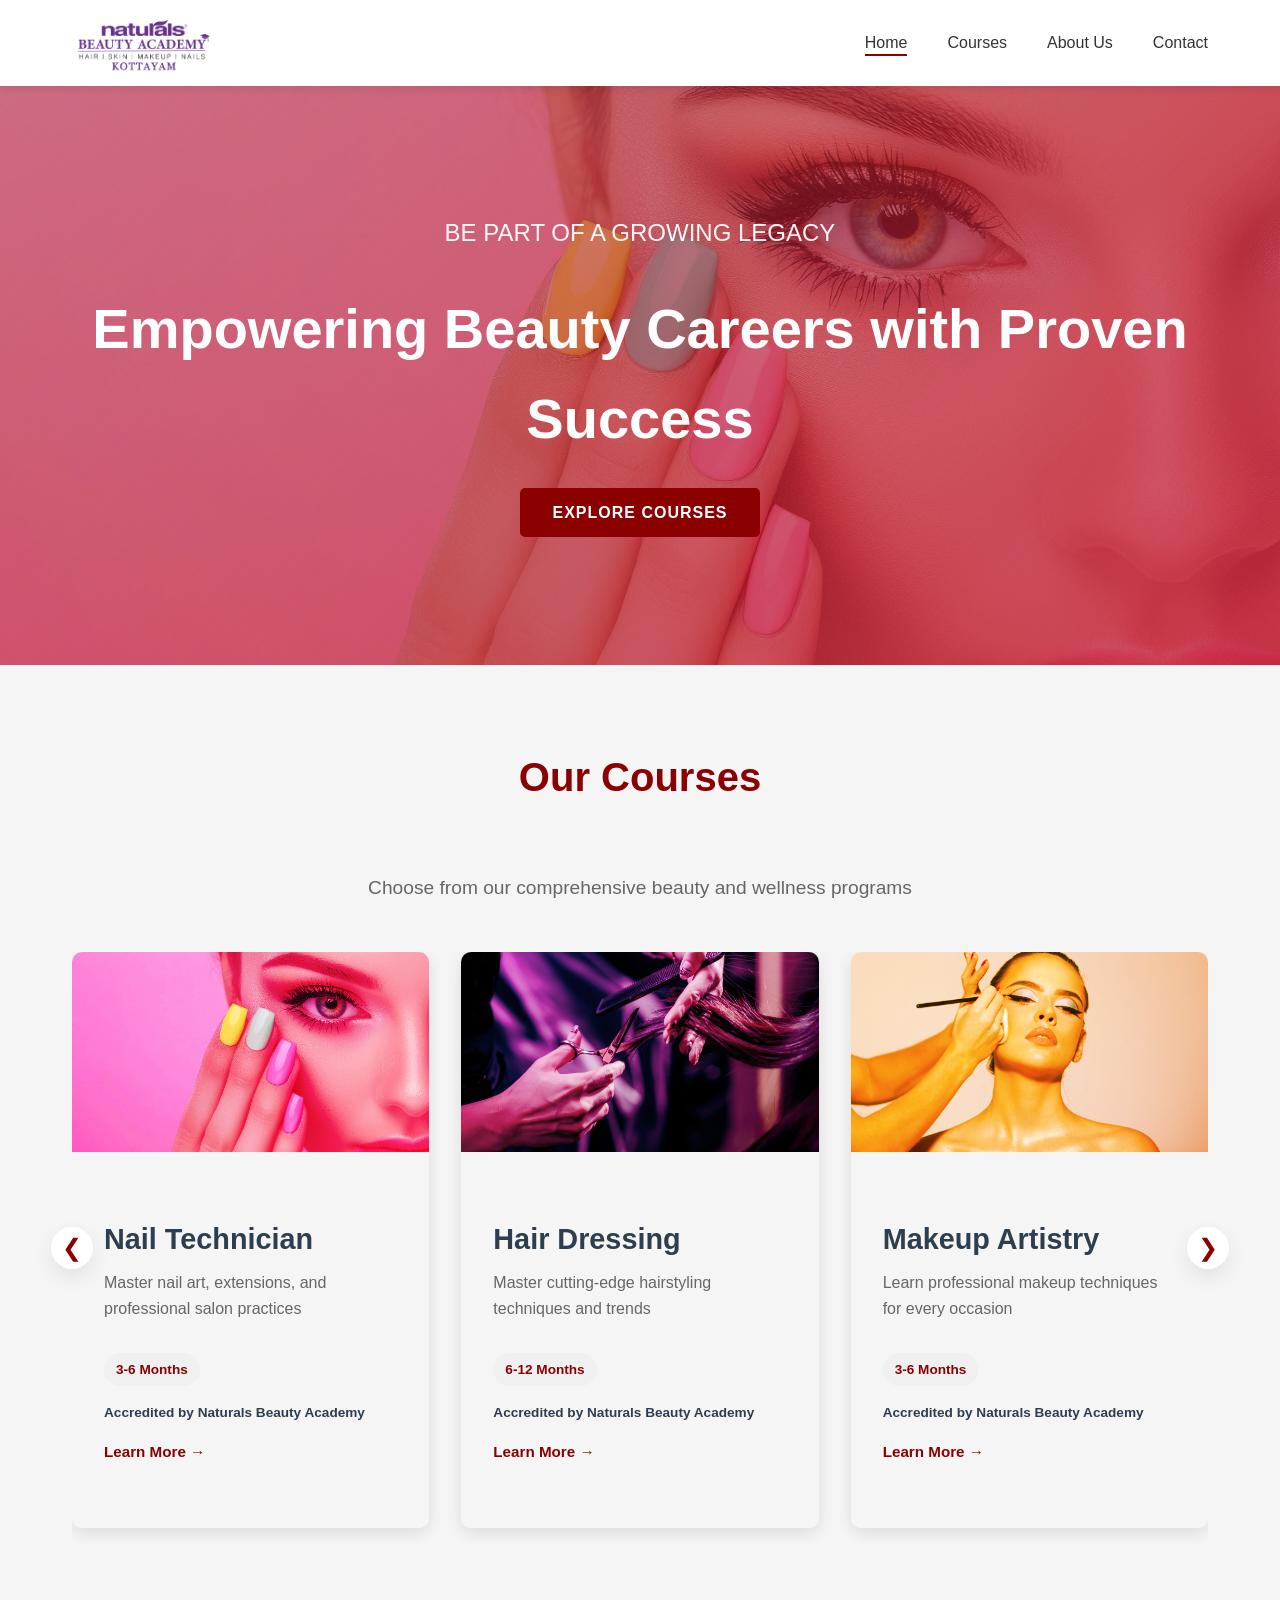
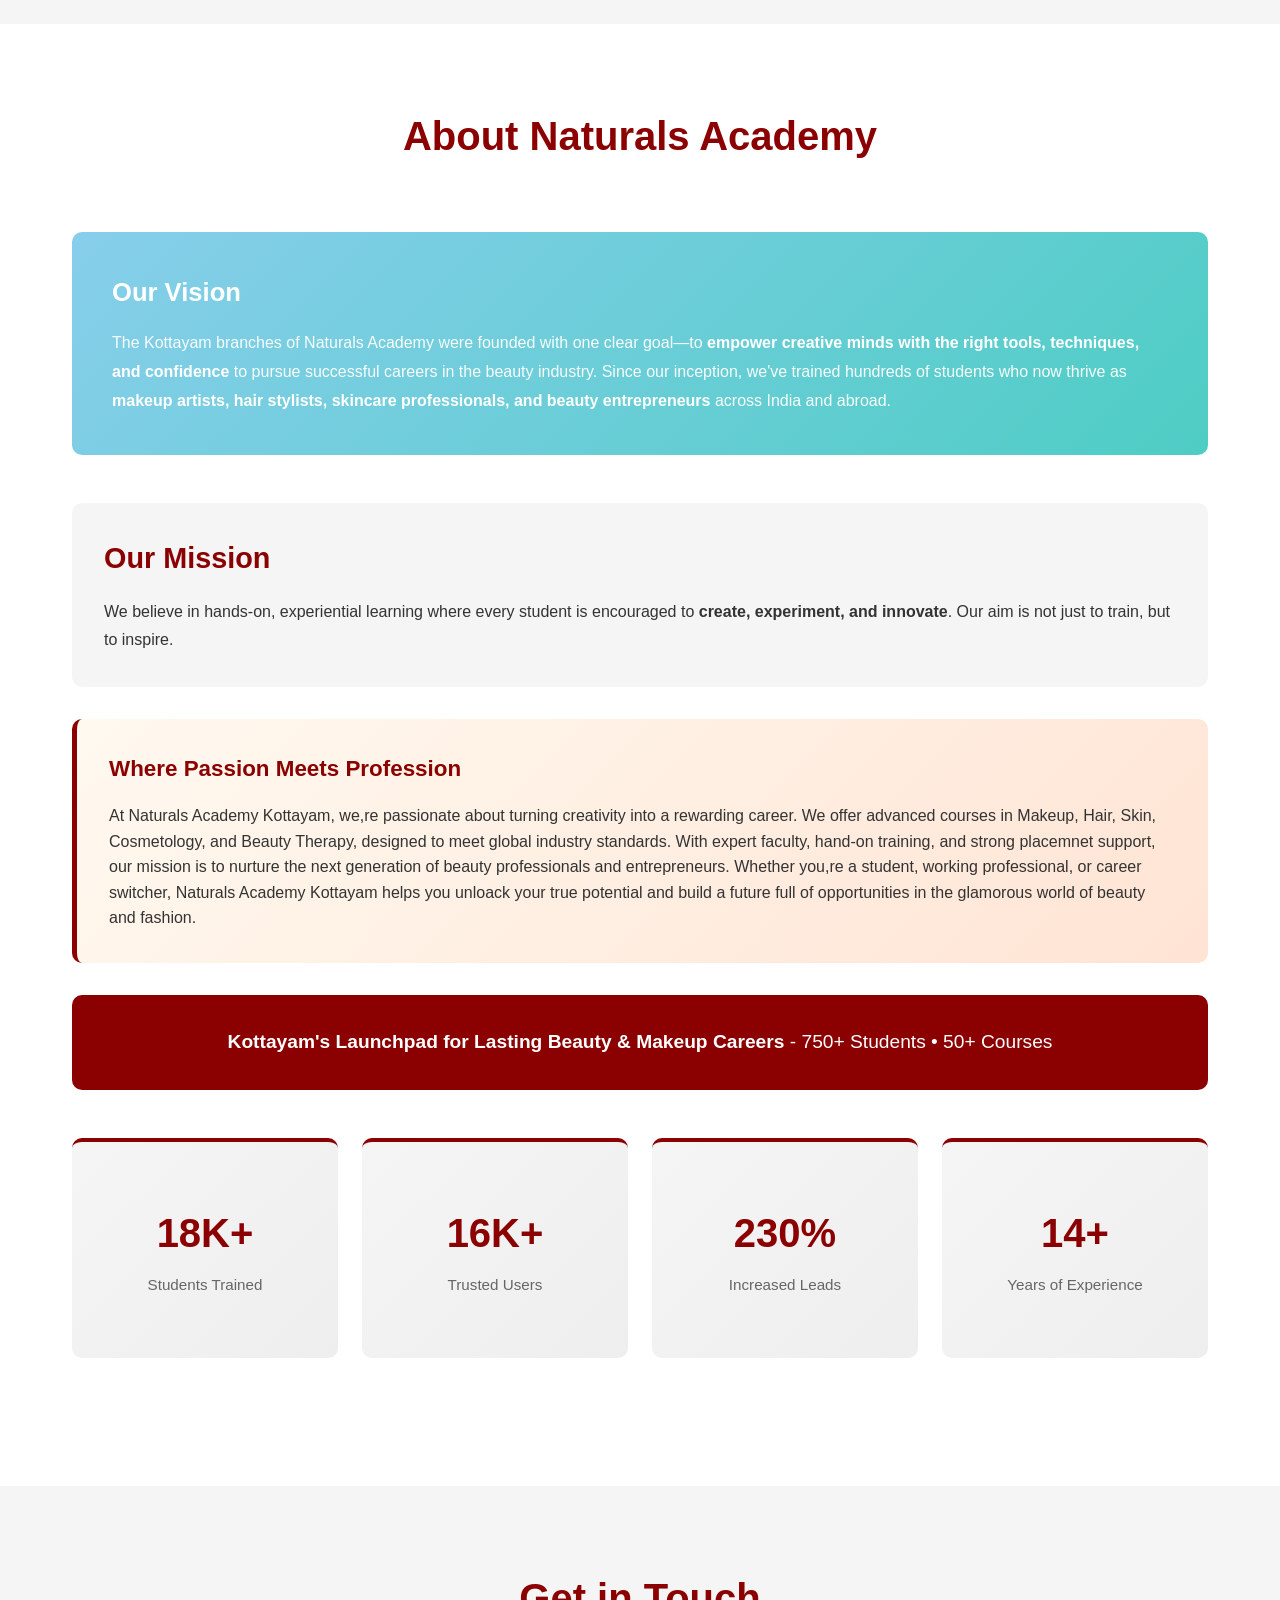
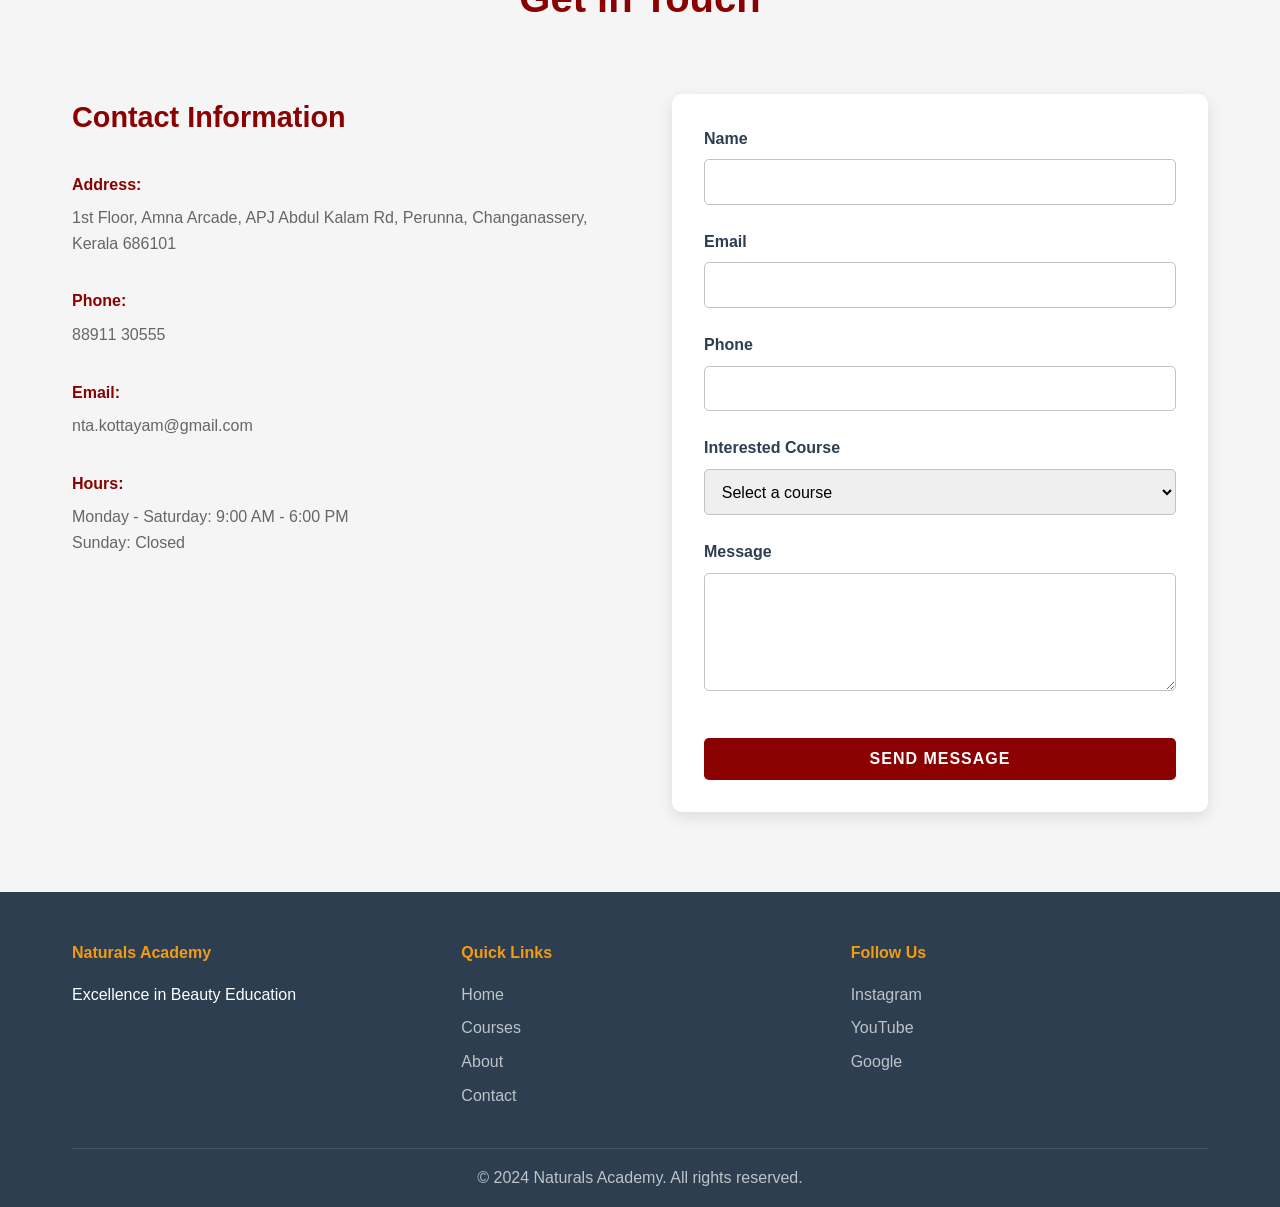
==== index.html @ d72fb1b5 "Initial commit" ====
<!DOCTYPE html>
<html lang="en">
<head>
    <meta charset="UTF-8">
    <meta name="viewport" content="width=device-width, initial-scale=1.0">
    <meta name="description" content="Naturals Academy - Professional Cosmetology, Hairstyling, Makeup, and Skincare Courses">
    <meta name="keywords" content="Naturals Academy, Cosmetology, Hairstyling, Makeup, Skincare, Beauty Courses">
    <title>Naturals Academy - Beauty & Cosmetology Institute</title>
    <link rel="stylesheet" href="css/style.css">
    <link rel="stylesheet" href="css/responsive.css">
</head>
<body>
    <!-- Navigation Header -->
    <header class="header" id="header">
        <nav class="navbar">
            <div class="nav-container">
                <div class="logo">
                    <img src="images/NATURALS BEAUTY KOTTAYM.png" alt="Naturals Beauty Academy Kottayam Logo" class="logo-image">
                </div>
                
                <button class="hamburger" id="hamburger">
                    <span></span>
                    <span></span>
                    <span></span>
                </button>

                <ul class="nav-menu" id="navMenu">
                    <li><a href="#home" class="nav-link">Home</a></li>
                    <li><a href="#courses" class="nav-link">Courses</a></li>
                    <li><a href="#about" class="nav-link">About Us</a></li>
                    <li><a href="#contact" class="nav-link">Contact</a></li>
                </ul>
            </div>
        </nav>
    </header>

    <!-- Hero Section -->
    <section class="hero" id="home">
        <div class="hero-content">
            <p>BE PART OF A GROWING LEGACY<p>
<h2>Empowering Beauty Careers with Proven Success</h2>
            <a href="#courses" class="btn btn-primary">Explore Courses</a>
        </div>
    </section>

    <!-- Courses Section -->
    <section class="courses" id="courses">
        <div class="container">
            <h2 class="section-title">Our Courses</h2>
            <p class="section-subtitle">Choose from our comprehensive beauty and wellness programs</p>
            <div class="courses-slider-wrapper">
                <button class="course-slider-btn prev" aria-label="Previous courses">&#10094;</button>
                <div class="courses-grid">
                <!-- Nail Technician -->
                <a href="pages/nail-technician.html" class="course-card">
                    <div class="course-image nail-bg"></div>
                    <div class="course-content">
                        <h3>Nail Technician</h3>
                        <p>Master nail art, extensions, and professional salon practices</p>
                        <div class="course-meta">
                            <span class="duration">3-6 Months</span>
                        </div>
                        <div class="course-accreditation">Accredited by Naturals Beauty Academy</div>
                        <span class="btn-link">Learn More →</span>
                    </div>
                </a>

                <!-- Hairstyling -->
                <a href="pages/hairstyling.html" class="course-card">
                    <div class="course-image hairstyling-bg"></div>
                    <div class="course-content">
                        <h3>Hair Dressing</h3>
                        <p>Master cutting-edge hairstyling techniques and trends</p>
                        <div class="course-meta">
                            <span class="duration">6-12 Months</span>
                        </div>
                        <div class="course-accreditation">Accredited by Naturals Beauty Academy</div>
                        <span class="btn-link">Learn More →</span>
                    </div>
                </a>

                <!-- Makeup -->
                <a href="pages/makeup.html" class="course-card">
                    <div class="course-image makeup-bg"></div>
                    <div class="course-content">
                        <h3>Makeup Artistry</h3>
                        <p>Learn professional makeup techniques for every occasion</p>
                        <div class="course-meta">
                            <span class="duration">3-6 Months</span>
                        </div>
                        <div class="course-accreditation">Accredited by Naturals Beauty Academy</div>
                        <span class="btn-link">Learn More →</span>
                    </div>
                </a>

                <!-- Skincare -->
                <a href="pages/skincare.html" class="course-card">
                    <div class="course-image skincare-bg"></div>
                    <div class="course-content">
                        <h3>Skincare</h3>
                        <p>Expert skincare treatment and product knowledge</p>
                        <div class="course-meta">
                            <span class="duration">3-6 Months</span>
                        </div>
                        <div class="course-accreditation">Accredited by Naturals Beauty Academy</div>
                        <span class="btn-link">Learn More →</span>
                    </div>
                </a>

                <!-- Cosmetology -->
                <a href="pages/cosmetology.html" class="course-card">
                    <div class="course-image cosmetology-bg"></div>
                    <div class="course-content">
                        <h3>Cosmetology</h3>
                        <p>Complete cosmetic science and application training</p>
                        <div class="course-meta">
                            <span class="duration">6-12 Months</span>
                        </div>
                        <div class="course-accreditation">Accredited by Naturals Beauty Academy</div>
                        <span class="btn-link">Learn More →</span>
                    </div>
                </a>
                </div>
                <button class="course-slider-btn next" aria-label="Next courses">&#10095;</button>
            </div>
        </div>
    </section>

    <!-- About Section -->
    <section class="about" id="about">
        <div class="container">
            <h2 class="section-title">About Naturals Academy</h2>
            
            <!-- Vision Section -->
            <div class="about-vision">
                <div class="vision-card">
                    <h3>Our Vision</h3>
                    <p>The Kottayam branches of Naturals Academy were founded with one clear goal—to <strong>empower creative minds with the right tools, techniques, and confidence</strong> to pursue successful careers in the beauty industry. Since our inception, we've trained hundreds of students who now thrive as <strong>makeup artists, hair stylists, skincare professionals, and beauty entrepreneurs</strong> across India and abroad.</p>
                </div>
            </div>

            <!-- Mission Section -->
            <div class="about-mission">
                <h3>Our Mission</h3>
                <p>We believe in hands-on, experiential learning where every student is encouraged to <strong>create, experiment, and innovate</strong>. Our aim is not just to train, but to inspire.</p>
            </div>

            <!-- Where Position Meets Profession -->
            <div class="about-tagline">
                <h3>Where Passion Meets Profession</h3>
                <p>At Naturals Academy Kottayam, we,re passionate about turning creativity into a rewarding career. We offer advanced courses in Makeup, Hair, Skin, Cosmetology, and Beauty Therapy, designed to meet global industry standards. With expert faculty, hand-on training, and strong placemnet support, our mission is to nurture the next generation of beauty professionals and entrepreneurs. Whether you,re a student, working professional, or career switcher, Naturals Academy Kottayam helps you unloack your true potential and build a future full of opportunities in the glamorous world of beauty and fashion.</p>
            </div>

            <!-- Key Message -->
            <div class="about-highlight">
                <p><strong>Kottayam's Launchpad for Lasting Beauty & Makeup Careers</strong> - 750+ Students • 50+ Courses</p>
            </div>

            <!-- About Content Grid -->
            <div class="about-stats-wrapper">
                <div class="about-stats">
                    <div class="stat">
                        <div class="stat-number">18K+</div>
                        <div class="stat-label">Students Trained</div>
                    </div>
                    <div class="stat">
                        <div class="stat-number">16K+</div>
                        <div class="stat-label">Trusted Users</div>
                    </div>
                    <div class="stat">
                        <div class="stat-number">230%</div>
                        <div class="stat-label">Increased Leads</div>
                    </div>
                    <div class="stat">
                        <div class="stat-number">14+</div>
                        <div class="stat-label">Years of Experience</div>
                    </div>
                </div>
            </div>
        </div>
    </section>

    <!-- Contact Section -->
    <section class="contact" id="contact">
        <div class="container">
            <h2 class="section-title">Get in Touch</h2>
            <div class="contact-wrapper">
                <div class="contact-info">
                    <h3>Contact Information</h3>
                    <div class="info-item">
                        <strong>Address:</strong>
                        <p>1st Floor, Amna Arcade, APJ Abdul Kalam Rd, Perunna, Changanassery, Kerala 686101</p>
                    </div>
                    <div class="info-item">
                        <strong>Phone:</strong>
                        <p>88911 30555</p>
                    </div>
                    <div class="info-item">
                        <strong>Email:</strong>
                        <p>nta.kottayam@gmail.com</p>
                    </div>
                    <div class="info-item">
                        <strong>Hours:</strong>
                        <p>Monday - Saturday: 9:00 AM - 6:00 PM<br>Sunday: Closed</p>
                    </div>
                </div>

                <form class="contact-form" id="contactForm">
                    <div class="form-group">
                        <label for="name">Name</label>
                        <input type="text" id="name" name="name" required>
                    </div>
                    <div class="form-group">
                        <label for="email">Email</label>
                        <input type="email" id="email" name="email" required>
                    </div>
                    <div class="form-group">
                        <label for="phone">Phone</label>
                        <input type="tel" id="phone" name="phone">
                    </div>
                    <div class="form-group">
                        <label for="course">Interested Course</label>
                        <select id="course" name="course">
                            <option value="">Select a course</option>
                            <option value="hairstyling">Hairstyling</option>
                            <option value="cosmetology">Cosmetology</option>
                            <option value="makeup">Makeup Artistry</option>
                            <option value="skincare">Skincare</option>
                        </select>
                    </div>
                    <div class="form-group">
                        <label for="message">Message</label>
                        <textarea id="message" name="message" rows="5"></textarea>
                    </div>
                    <button type="submit" class="btn btn-primary">Send Message</button>
                </form>
            </div>
        </div>
    </section>

    <!-- Footer -->
    <footer class="footer">
        <div class="container">
            <div class="footer-content">
                <div class="footer-section">
                    <h4>Naturals Academy</h4>
                    <p>Excellence in Beauty Education</p>
                </div>
                <div class="footer-section">
                    <h4>Quick Links</h4>
                    <ul>
                        <li><a href="#home">Home</a></li>
                        <li><a href="#courses">Courses</a></li>
                        <li><a href="#about">About</a></li>
                        <li><a href="#contact">Contact</a></li>
                    </ul>
                </div>
                <div class="footer-section">
                    <h4>Follow Us</h4>
                    <ul>
                        <li><a href="https://www.instagram.com/naturals_academy_kottayam?igsh=MTk2bHV6dDZtdGIxdg==" target="_blank">Instagram</a></li>
                        <li><a href="https://youtube.com/@naturalsacademykottayam?si=Oehz11vfqJS3rAkm" target="_blank">YouTube</a></li>
                        <li><a href="https://share.google/pFwSYsd4B2NasZM3f" target="_blank">Google</a></li>
                    </ul>
                </div>
            </div>
            <div class="footer-bottom">
                <p>&copy; 2024 Naturals Academy. All rights reserved.</p>
            </div>
        </div>
    </footer>

    <script src="js/script.js"></script>
</body>
</html>
---- css/style.css ----
/* ===================================
   Lakme Academy - Main Stylesheet
   =================================== */

* {
    margin: 0;
    padding: 0;
    box-sizing: border-box;
}

:root {
    --primary-color: #8B0000;
    --secondary-color: #2c3e50;
    --accent-color: #f39c12;
    --light-color: #ecf0f1;
    --dark-color: #2c3e50;
    --text-color: #333;
    --border-color: #bdc3c7;
    --transition: all 0.3s ease;
}

/* ===================================
   Typography & Global Styles
   =================================== */

body {
    font-family: 'Segoe UI', Tahoma, Geneva, Verdana, sans-serif;
    color: var(--text-color);
    line-height: 1.6;
    overflow-x: hidden;
}

h1, h2, h3, h4, h5, h6 {
    font-weight: 600;
    margin-bottom: 1rem;
}

h2 {
    font-size: 2.5rem;
    color: var(--primary-color);
}

h3 {
    font-size: 1.8rem;
    color: var(--primary-color);
}

a {
    text-decoration: none;
    color: inherit;
    transition: var(--transition);
}

.container {
    max-width: 1200px;
    margin: 0 auto;
    padding: 0 2rem;
}

/* ===================================
   Buttons
   =================================== */

.btn {
    display: inline-block;
    padding: 0.75rem 2rem;
    border: none;
    border-radius: 5px;
    font-size: 1rem;
    font-weight: 600;
    cursor: pointer;
    transition: var(--transition);
    text-transform: uppercase;
    letter-spacing: 1px;
}

.btn-primary {
    background-color: var(--primary-color);
    color: white;
}

.btn-primary:hover {
    background-color: #680000;
    transform: translateY(-2px);
    box-shadow: 0 5px 15px rgba(139, 0, 0, 0.3);
}

.btn-secondary {
    background-color: var(--secondary-color);
    color: white;
}

.btn-secondary:hover {
    background-color: #1a252f;
}

.btn-link {
    color: var(--primary-color);
    font-weight: 600;
    font-size: 0.95rem;
}

.btn-link:hover {
    color: #680000;
}

/* ===================================
   Header & Navigation
   =================================== */

.header {
    background-color: white;
    box-shadow: 0 2px 10px rgba(0, 0, 0, 0.1);
    position: sticky;
    top: 0;
    z-index: 100;
}

.navbar {
    padding: 0.5rem 0;
}

.nav-container {
    max-width: 1200px;
    margin: 0 auto;
    padding: 0 2rem;
    display: flex;
    justify-content: space-between;
    align-items: center;
}

.logo {
    display: flex;
    align-items: center;
    gap: 0.5rem;
}

.logo h1 {
    font-size: 1.8rem;
    color: var(--primary-color);
    margin: 0;
}

.logo .tagline {
    font-size: 0.9rem;
    color: var(--secondary-color);
    margin: 0;
    font-weight: 400;
}

.logo-image {
    max-width: 180px;
    max-height: 70px;
    height: auto;
    width: auto;
    object-fit: contain;
}

.nav-menu {
    display: flex;
    list-style: none;
    gap: 2.5rem;
}

.nav-link {
    font-weight: 500;
    color: var(--text-color);
    font-size: 1rem;
    position: relative;
}

.nav-link::after {
    content: '';
    position: absolute;
    bottom: -5px;
    left: 0;
    width: 0;
    height: 2px;
    background-color: var(--primary-color);
    transition: var(--transition);
}

.nav-link:hover::after {
    width: 100%;
}

.hamburger {
    display: none;
    flex-direction: column;
    cursor: pointer;
    background: none;
    border: none;
    gap: 5px;
}

.hamburger span {
    width: 25px;
    height: 3px;
    background-color: var(--primary-color);
    transition: var(--transition);
}

.hamburger.active span:nth-child(1) {
    transform: rotate(45deg) translate(10px, 10px);
}

.hamburger.active span:nth-child(2) {
    opacity: 0;
}

.hamburger.active span:nth-child(3) {
    transform: rotate(-45deg) translate(7px, -7px);
}

/* ===================================
   Hero Section
   =================================== */

.hero {
    background: 
        linear-gradient(135deg, rgba(139, 0, 0, 0.42) 0%, rgba(196, 30, 58, 0.80) 100%),
        url('../images/nail3.jpg') center center / cover no-repeat;
    color: white;
    padding: 8rem 2rem;
    text-align: center;
    min-height: 500px;
    display: flex;
    align-items: center;
    justify-content: center;
}

.hero-content h2 {
    font-size: 3.5rem;
    color: white;
    margin-bottom: 1.5rem;
    animation: slideInDown 0.8s ease;
}

.hero-content p {
    font-size: 1.5rem;
    margin-bottom: 2rem;
    opacity: 0.95;
    animation: slideInUp 0.8s ease 0.2s backwards;
}

.hero-content .btn {
    animation: slideInUp 0.8s ease 0.4s backwards;
}

@keyframes slideInDown {
    from {
        opacity: 0;
        transform: translateY(-30px);
    }
    to {
        opacity: 1;
        transform: translateY(0);
    }
}

@keyframes slideInUp {
    from {
        opacity: 0;
        transform: translateY(30px);
    }
    to {
        opacity: 1;
        transform: translateY(0);
    }
}

/* ===================================
   Courses Section
   =================================== */

.courses {
    padding: 5rem 2rem;
    background-color: #f5f5f5;
}

.section-title {
    text-align: center;
    font-size: 2.5rem;
    margin-bottom: 4rem;
    color: var(--primary-color);
}

.section-subtitle {
    text-align: center;
    font-size: 1.2rem;
    color: #666;
    margin-bottom: 3rem;
    max-width: 600px;
    margin-left: auto;
    margin-right: auto;
}

.courses-slider-wrapper {
    position: relative;
    width: 100%;
}

.courses-grid {
    display: flex;
    gap: 2rem;
    overflow-x: auto;
    padding-bottom: 1rem;
    scroll-snap-type: x mandatory;
    -webkit-overflow-scrolling: touch;
    scroll-behavior: smooth;
    scrollbar-width: none;
    justify-content: flex-start;
    align-items: stretch;
    width: 100%;
}

.courses-grid::-webkit-scrollbar {
    display: none;
}

.course-card {
    flex: 0 0 calc((100% - 4rem) / 3);
    max-width: calc((100% - 4rem) / 3);
    min-width: 0;
    background: white;
    border-radius: 10px;
    overflow: hidden;
    box-shadow: 0 5px 15px rgba(0, 0, 0, 0.1);
    transition: var(--transition);
    display: flex;
    flex-direction: column;
    cursor: pointer;
    animation: fadeInUp 0.6s ease-out;
    scroll-snap-align: start;
}

.course-slider-btn {
    position: absolute;
    top: 50%;
    transform: translateY(-50%);
    width: 42px;
    height: 42px;
    border: none;
    border-radius: 50%;
    background: white;
    color: var(--primary-color);
    box-shadow: 0 8px 20px rgba(0, 0, 0, 0.08);
    font-size: 1.5rem;
    cursor: pointer;
    transition: transform 0.3s ease, background 0.3s ease;
    display: flex;
    align-items: center;
    justify-content: center;
    z-index: 10;
}

.course-slider-btn.prev {
    left: -21px;
}

.course-slider-btn.next {
    right: -21px;
}

.course-slider-btn:hover {
    transform: translateY(-2px);
    background: var(--primary-color);
    color: white;
}

.course-slider-btn:disabled {
    opacity: 0.5;
    cursor: not-allowed;
}

.course-card:nth-child(1) {
    animation-delay: 0.1s;
}

.course-card:nth-child(2) {
    animation-delay: 0.2s;
}

.course-card:nth-child(3) {
    animation-delay: 0.3s;
}

.course-card:nth-child(4) {
    animation-delay: 0.4s;
}

.course-card:nth-child(5) {
    animation-delay: 0.5s;
}

.course-card:hover {
    transform: translateY(-15px) scale(1.02);
    box-shadow: 0 20px 40px rgba(139, 0, 0, 0.2);
}

.course-card:hover .course-image {
    transform: scale(1.05);
}

@keyframes fadeInUp {
    from {
        opacity: 0;
        transform: translateY(30px);
    }
    to {
        opacity: 1;
        transform: translateY(0);
    }
}

.course-image {
    height: 200px;
    background: linear-gradient(135deg, #ddd 0%, #aaa 100%);
    display: flex;
    align-items: center;
    justify-content: center;
    color: white;
    font-size: 2rem;
    font-weight: bold;
    overflow: hidden;
    transition: transform 0.4s ease;
}

.hairstyling-bg {
    background: linear-gradient(135deg, #e838d6 0%, #370326 100%),
                            url('../images/hair4.jpg') center/cover no-repeat;
    background-blend-mode: overlay;
}


.cosmetology-bg {
    background: linear-gradient(135deg, #1b4643 0%, #001410 100%),
                            url('../images/cosmetology4.jpg') center/cover no-repeat;
    background-blend-mode: overlay;
}

.makeup-bg {
    background: linear-gradient(135deg, #f39c12 0%, #e67e22 100%),
                        url('../images/makeup.jpg') center/cover no-repeat;
    background-blend-mode: overlay;
}

.skincare-bg {
    background: linear-gradient(135deg, #9b59b6 0%, #8e44ad 100%),
                        url('../images/skin.jpg') center/cover no-repeat;
    background-blend-mode: overlay;
}

.nail-bg {
    background: linear-gradient(135deg, #c2185b 0%, #e91e63 100%),
                    url('../images/nail3.jpg') center/cover no-repeat;
    background-blend-mode: overlay;

}

.course-content {
    padding: 2rem;
    flex-grow: 1;
    display: flex;
    flex-direction: column;
    justify-content: space-between;
}

.course-content h3 {
    margin-bottom: 0.5rem;
    color: var(--secondary-color);
}

.course-content p {
    color: #666;
    margin-bottom: 1rem;
    flex-grow: 1;
}

.course-meta {
    display: flex;
    gap: 1rem;
    margin: 1rem 0;
    flex-wrap: wrap;
}

.course-accreditation {
    font-size: 0.85rem;
    color: var(--secondary-color);
    margin-bottom: 1rem;
    font-weight: 600;
}

.duration {
    display: inline-block;
    background-color: #f0f0f0;
    color: var(--primary-color);
    padding: 0.35rem 0.75rem;
    border-radius: 20px;
    font-size: 0.85rem;
    font-weight: 600;
}

/* ===================================
   About Section
   =================================== */

.about {
    padding: 5rem 2rem;
    background-color: white;
}

.about-content {
    display: grid;
    grid-template-columns: 1fr 1fr;
    gap: 4rem;
    align-items: center;
}

/* About Section */
.about {
    padding: 5rem 2rem;
    background-color: white;
}

.about-vision {
    margin-bottom: 3rem;
}

.vision-card {
    background: linear-gradient(135deg, #87CEEB 0%, #4ecdc4 100%);
    color: white;
    padding: 2.5rem;
    border-radius: 10px;
    margin-bottom: 2rem;
}

.vision-card h3 {
    color: white;
    margin-bottom: 1rem;
    font-size: 1.6rem;
}

.vision-card p {
    color: rgba(255, 255, 255, 0.95);
    line-height: 1.8;
    font-size: 1rem;
}

.vision-card strong {
    font-weight: 700;
    color: #fff;
}

.about-mission {
    background-color: #f5f5f5;
    padding: 2rem;
    border-radius: 10px;
    margin-bottom: 2rem;
}

.about-mission h3 {
    color: var(--primary-color);
    margin-bottom: 1rem;
}

.about-mission p {
    color: #333;
    line-height: 1.8;
}

.about-tagline {
    background: linear-gradient(135deg, #fff9f0 0%, #ffe4d4 100%);
    padding: 2rem;
    border-radius: 10px;
    margin-bottom: 2rem;
    border-left: 5px solid var(--primary-color);
}

.about-tagline h3 {
    color: var(--primary-color);
    margin-bottom: 1rem;
    font-size: 1.4rem;
}

.about-tagline p {
    color: #333;
    line-height: 1.6;
}

.about-highlight {
    background-color: var(--primary-color);
    color: white;
    padding: 2rem;
    border-radius: 10px;
    text-align: center;
    margin-bottom: 3rem;
}

.about-highlight p {
    font-size: 1.2rem;
    font-weight: 500;
    margin: 0;
}

.about-highlight strong {
    font-weight: 700;
}

.about-stats-wrapper {
    margin: 3rem auto;
    max-width: 1200px;
}

.about-stats {
    display: grid;
    grid-template-columns: repeat(4, minmax(0, 1fr));
    gap: 1.5rem;
    align-items: stretch;
}

.stat {
    text-align: center;
    padding: 2rem;
    min-height: 220px;
    display: flex;
    flex-direction: column;
    justify-content: center;
    align-items: center;
    background: linear-gradient(135deg, #f5f5f5 0%, #eeeeee 100%);
    border-radius: 10px;
    border-top: 4px solid var(--primary-color);
    transition: var(--transition);
}

@media (max-width: 1200px) {
    .about-stats {
        grid-template-columns: repeat(2, minmax(0, 1fr));
    }
}

@media (max-width: 768px) {
    .about-stats {
        grid-template-columns: 1fr;
    }
}

.stat:hover {
    transform: translateY(-5px);
    box-shadow: 0 10px 25px rgba(0, 0, 0, 0.1);
}

.stat-number {
    font-size: 2.5rem;
    font-weight: 700;
    color: var(--primary-color);
    margin-bottom: 0.5rem;
}

.stat-label {
    color: #666;
    font-weight: 500;
    font-size: 0.95rem;
}

.metrics-section {
    background-color: #f5f5f5;
    padding: 2.5rem;
    border-radius: 10px;
}

.metrics-section h3 {
    color: var(--primary-color);
    margin-bottom: 1.5rem;
    font-size: 1.5rem;
}

.metrics-list {
    list-style: none;
    display: grid;
    grid-template-columns: repeat(auto-fit, minmax(250px, 1fr));
    gap: 1.5rem;
}

.metrics-list li {
    font-weight: 500;
    color: var(--secondary-color);
    font-size: 1rem;
    padding: 0.75rem;
}

.metrics-list li:before {
    margin-right: 0.5rem;
    color: var(--primary-color);
}

/* ===================================
   Contact Section
   =================================== */

.contact {
    padding: 5rem 2rem;
    background-color: #f5f5f5;
}

.contact-wrapper {
    display: grid;
    grid-template-columns: 1fr 1fr;
    gap: 4rem;
    margin-top: 3rem;
}

.contact-info h3 {
    margin-bottom: 2rem;
}

.info-item {
    margin-bottom: 2rem;
}

.info-item strong {
    display: block;
    color: var(--primary-color);
    margin-bottom: 0.5rem;
    font-weight: 600;
}

.info-item p {
    color: #666;
    line-height: 1.6;
}

.contact-form {
    background: white;
    padding: 2rem;
    border-radius: 10px;
    box-shadow: 0 5px 15px rgba(0, 0, 0, 0.1);
}

.form-group {
    margin-bottom: 1.5rem;
}

.form-group label {
    display: block;
    margin-bottom: 0.5rem;
    font-weight: 600;
    color: var(--secondary-color);
}

.form-group input,
.form-group select,
.form-group textarea {
    width: 100%;
    padding: 0.8rem;
    border: 1px solid var(--border-color);
    border-radius: 5px;
    font-family: inherit;
    font-size: 1rem;
    transition: var(--transition);
}

.form-group input:focus,
.form-group select:focus,
.form-group textarea:focus {
    outline: none;
    border-color: var(--primary-color);
    box-shadow: 0 0 5px rgba(139, 0, 0, 0.2);
}

.contact-form .btn {
    width: 100%;
    margin-top: 1rem;
}

/* ===================================
   Footer
   =================================== */

.footer {
    background-color: var(--secondary-color);
    color: white;
    padding: 3rem 2rem 1rem;
}

.footer-content {
    display: grid;
    grid-template-columns: repeat(auto-fit, minmax(250px, 1fr));
    gap: 2rem;
    margin-bottom: 2rem;
}

.footer-section h4 {
    margin-bottom: 1rem;
    color: var(--accent-color);
}

.footer-section ul {
    list-style: none;
}

.footer-section ul li {
    margin-bottom: 0.5rem;
}

.footer-section a {
    color: #bdc3c7;
    transition: var(--transition);
}

.footer-section a:hover {
    color: var(--accent-color);
}

.footer-bottom {
    border-top: 1px solid rgba(255, 255, 255, 0.1);
    padding-top: 1rem;
    text-align: center;
    color: #bdc3c7;
}

/* ===================================
   Utilities
   =================================== */

.text-center {
    text-align: center;
}

.mt-2 {
    margin-top: 2rem;
}

.mb-2 {
    margin-bottom: 2rem;
}

/* ===================================
   Animations
   =================================== */

@keyframes fadeIn {
    from {
        opacity: 0;
    }
    to {
        opacity: 1;
    }
}

.fade-in {
    animation: fadeIn 0.6s ease;
}

/* ===================================
   Course Pages Styling
   =================================== */

.course-header {
    padding: 5rem 2rem;
    color: white;
    text-align: left;
    display: block;
    min-height: 350px;
}

.course-header .container {
    max-width: 1000px;
    margin: 0 auto;
    text-align: left;
}

.course-header h1 {
    font-size: 3rem;
    color: white;
    margin-bottom: 1rem;
}

.course-header p {
    font-size: 1.3rem;
    opacity: 0.95;
    max-width: 850px;
    margin: 0;
}

/* Course Overview */
.course-overview {
    background-color: white;
    padding: 4rem 2rem;
}

.overview-grid {
    display: grid;
    grid-template-columns: repeat(auto-fit, minmax(200px, 1fr));
    gap: 2rem;
    margin-top: 2rem;
}

.overview-item {
    background-color: #f5f5f5;
    padding: 2rem;
    border-radius: 10px;
    text-align: center;
    border-left: 4px solid var(--primary-color);
}

.overview-item h3 {
    color: var(--primary-color);
    margin-bottom: 0.5rem;
}

.overview-item p {
    color: #666;
    line-height: 1.6;
}

/* Course Content */
.course-content {
    padding: 4rem 2rem;
    background-color: #f5f5f5;
}

.course-content > h2 {
    text-align: center;
    margin-bottom: 3rem;
}

.content-section {
    background-color: white;
    padding: 2rem;
    margin-bottom: 2rem;
    border-radius: 10px;
    box-shadow: 0 2px 10px rgba(0, 0, 0, 0.05);
}

.content-section h3 {
    color: var(--secondary-color);
    margin-bottom: 1.5rem;
    border-bottom: 2px solid var(--primary-color);
    padding-bottom: 0.5rem;
}

.course-list {
    list-style: none;
    display: flex;
    flex-direction: column;
    gap: 1rem;
}

.course-list li {
    padding-left: 2rem;
    position: relative;
    color: #555;
    line-height: 1.6;
}

.course-list li::before {
    content: '✓';
    position: absolute;
    left: 0;
    color: var(--primary-color);
    font-weight: bold;
    font-size: 1.2rem;
}

/* Facilities Section */
.facilities {
    padding: 4rem 2rem;
    background-color: white;
}

.facilities > h2 {
    text-align: center;
    margin-bottom: 3rem;
}

.facilities-grid {
    display: grid;
    grid-template-columns: repeat(auto-fit, minmax(250px, 1fr));
    gap: 2rem;
}

.facility-item {
    background: linear-gradient(135deg, #f5f5f5 0%, #eeeeee 100%);
    padding: 2rem;
    border-radius: 10px;
    text-align: center;
    transition: var(--transition);
    border-top: 4px solid var(--primary-color);
}

.facility-item:hover {
    transform: translateY(-5px);
    box-shadow: 0 10px 25px rgba(0, 0, 0, 0.1);
}

.facility-item h4 {
    color: var(--secondary-color);
    margin-bottom: 0.5rem;
    font-size: 1.1rem;
}

.facility-item p {
    color: #666;
    font-size: 0.95rem;
    line-height: 1.6;
}

/* Enrollment CTA */
.enrollment-cta {
    background: linear-gradient(135deg, var(--primary-color) 0%, #c41e3a 100%);
    color: white;
    padding: 4rem 2rem;
    text-align: center;
}

.enrollment-cta h2 {
    color: white;
    margin-bottom: 1rem;
    font-size: 2.5rem;
}

.enrollment-cta p {
    font-size: 1.2rem;
    margin-bottom: 2rem;
    opacity: 0.95;
}

.enrollment-cta .btn {
    margin-top: 1rem;
}

/* ===================================
   New Course Sections
   =================================== */

/* Highlights Section */
.highlights {
    padding: 4rem 2rem;
    background-color: #f5f5f5;
}

.highlights h2 {
    text-align: center;
    margin-bottom: 3rem;
    color: var(--primary-color);
}

.highlights-grid {
    display: grid;
    grid-template-columns: repeat(auto-fit, minmax(250px, 1fr));
    gap: 2rem;
}

.highlight-item {
    background: white;
    padding: 2.5rem;
    border-radius: 10px;
    box-shadow: 0 5px 15px rgba(0, 0, 0, 0.08);
    transition: var(--transition);
    border-left: 5px solid var(--primary-color);
}

.highlight-item:hover {
    transform: translateY(-8px);
    box-shadow: 0 10px 25px rgba(0, 0, 0, 0.15);
}

.highlight-item h4 {
    color: var(--primary-color);
    margin-bottom: 0.75rem;
    font-size: 1.1rem;
}

.highlight-item p {
    color: #666;
    line-height: 1.6;
    font-size: 0.95rem;
}

/* Impact Section */
.impact-section {
    padding: 4rem 2rem;
    background-color: white;
}

.impact-section h2 {
    text-align: center;
    margin-bottom: 3rem;
    color: var(--primary-color);
}

.impact-stats {
    display: grid;
    grid-template-columns: repeat(auto-fit, minmax(200px, 1fr));
    gap: 2rem;
}

.impact-stat {
    background: linear-gradient(135deg, #c2185b 0%, #e91e63 100%);
    color: white;
    padding: 2.5rem;
    border-radius: 10px;
    text-align: center;
    transition: var(--transition);
}

.impact-stat:hover {
    transform: scale(1.05);
    box-shadow: 0 15px 35px rgba(139, 0, 0, 0.2);
}

.impact-stat h3 {
    font-size: 2.5rem;
    color: white;
    margin-bottom: 0.5rem;
}

.impact-stat p {
    color: rgba(255, 255, 255, 0.95);
    font-weight: 500;
}

.training-approach{
    background:#f9f6f6;
    padding:80px 20px;
}

.training-approach h2{
    text-align:center;
    font-size:52px;
    color:#8B0000;
    margin-bottom:20px;
    font-weight:700;
}

.section-intro{
    max-width:800px;
    margin:auto;
    text-align:center;
    color:#555;
    font-size:20px;
    line-height:1.8;
    margin-bottom:50px;
}

.approach-card{
    background:white;
    border-radius:25px;
    padding:45px;
    box-shadow:
      0 15px 35px rgba(0,0,0,.08);

    transition:.3s;
}

.approach-card:hover{
    transform:translateY(-8px);
}

.approach-card h4{
    text-align:center;
    color:#8B0000;
    font-size:32px;
    margin-bottom:35px;
}

.approach-card ul{
    list-style:none;
    padding:0;
}

.approach-card li{
    font-size:22px;
    margin-bottom:22px;
    color:#444;
    display:flex;
    align-items:center;
}

.approach-card li::before{
    content:"✔";
    color:#8B0000;
    margin-right:15px;
    font-weight:bold;
}

/* Career Section */
.career-section {
    padding: 4rem 2rem;
    background-color: white;
}

.career-section h2 {
    text-align: center;
    margin-bottom: 1rem;
    color: var(--primary-color);
}

.career-grid {
    display: grid;
    grid-template-columns: repeat(auto-fit, minmax(200px, 1fr));
    gap: 2rem;
    margin-bottom: 3rem;
}

.career-item {
    background: linear-gradient(135deg, #f5f5f5 0%, #eeeeee 100%);
    padding: 2rem;
    border-radius: 10px;
    text-align: center;
    border-top: 4px solid var(--primary-color);
    transition: var(--transition);
}

.career-item:hover {
    transform: translateY(-8px);
    box-shadow: 0 10px 25px rgba(0, 0, 0, 0.1);
}

.career-item h3 {
    color: var(--primary-color);
    margin-bottom: 0.75rem;
    font-size: 1.15rem;
}

.career-item p {
    color: #666;
    font-size: 0.95rem;
    line-height: 1.6;
}

.placement-info {
    background: linear-gradient(135deg, #fff9f0 0%, #ffe4d4 100%);
    padding: 2.5rem;
    border-radius: 10px;
    border-left: 5px solid var(--primary-color);
    text-align: center;
}

.placement-info h3 {
    color: var(--primary-color);
    margin-bottom: 0.75rem;
}

.placement-info p {
    color: #666;
    font-size: 1rem;
    line-height: 1.6;
}

/* Benefits Section */
.benefits-section {
    padding: 4rem 2rem;
    background-color: #f5f5f5;
}

.benefits-section h2 {
    text-align: center;
    margin-bottom: 3rem;
    color: var(--primary-color);
}

.benefits-grid {
    display: grid;
    grid-template-columns: repeat(auto-fit, minmax(280px, 1fr));
    gap: 2rem;
}

.benefit-card {
    background: white;
    padding: 2.5rem;
    border-radius: 10px;
    box-shadow: 0 5px 15px rgba(0, 0, 0, 0.08);
    transition: var(--transition);
    border-top: 5px solid var(--primary-color);
}

.benefit-card:hover {
    transform: translateY(-10px);
    box-shadow: 0 15px 35px rgba(0, 0, 0, 0.15);
}

.benefit-card h3 {
    color: var(--primary-color);
    margin-bottom: 1rem;
    font-size: 1.15rem;
}

.benefit-card p {
    color: #666;
    line-height: 1.7;
    font-size: 0.95rem;
}

/* Employers Section */
.employers-section {
    padding: 4rem 2rem;
    background-color: white;
}

.employers-section h2 {
    text-align: center;
    margin-bottom: 1rem;
    color: var(--primary-color);
}

.employers-grid {
    display: grid;
    grid-template-columns: repeat(auto-fit, minmax(180px, 1fr));
    gap: 1.5rem;
    margin-top: 2rem;
}

.employer {
    background: white;
    color: #333;
    padding: 1rem;
    border-radius: 10px;
    text-align: center;
    font-weight: 600;
    transition: var(--transition);
    display: flex;
    flex-direction: column;
    align-items: center;
    justify-content: center;
    min-height: 120px;
    box-shadow: 0 6px 18px rgba(0, 0, 0, 0.08);
}

.employer img {
    width: 100%;
    max-width: 140px;
    max-height: 90px;
    object-fit: contain;
    margin-bottom: 0.75rem;
}


.employer p {
    margin: 0;
    color: #222;
    font-size: 1rem;
}

.employer:hover {
    transform: scale(1.03);
    box-shadow: 0 12px 30px rgba(0, 0, 0, 0.16);
}

/* CTA Section */
.cta-section {
    background: linear-gradient(135deg, var(--primary-color) 0%, #c41e3a 100%);
    color: white;
    padding: 5rem 2rem;
    text-align: center;
}

.cta-section h2 {
    color: white;
    margin-bottom: 1rem;
    font-size: 2.5rem;
}

.cta-section p {
    font-size: 1.2rem;
    margin-bottom: 2rem;
    opacity: 0.95;
    max-width: 600px;
    margin-left: auto;
    margin-right: auto;
}

.cta-section .btn {
    margin-top: 1rem;
}

/* Course Details */
.course-details {
    background-color: #f9f9f9;
    padding: 1.5rem;
    border-radius: 8px;
    margin-bottom: 1.5rem;
    border-left: 4px solid var(--accent-color);
}

.course-details p {
    margin-bottom: 0.5rem;
    color: #555;
}

.course-details strong {
    color: var(--primary-color);
}
---- css/responsive.css ----
/* ===================================
   Responsive Design - Mobile First
   =================================== */

/* ===================================
   Tablets (768px and below)
   =================================== */

@media (max-width: 768px) {
    .hamburger {
        display: flex;
    }

    .nav-menu {
        position: fixed;
        left: -100%;
        top: 70px;
        flex-direction: column;
        background-color: white;
        width: 100%;
        text-align: center;
        transition: 0.3s;
        box-shadow: 0 10px 27px rgba(0, 0, 0, 0.1);
        gap: 0;
        padding: 2rem 0;
    }

    .nav-menu.active {
        left: 0;
    }

    .nav-menu li {
        border-bottom: 1px solid #f0f0f0;
        padding: 1rem 0;
    }

    .nav-link::after {
        display: none;
    }

    .nav-link:hover {
        color: var(--primary-color);
    }

    /* Hero Section */
    .hero {
        padding: 4rem 1.5rem;
        min-height: 350px;
    }

    .hero-content h2 {
        font-size: 2rem;
    }

    .hero-content p {
        font-size: 1rem;
    }

    /* Courses Grid */
    .courses-grid {
        display: flex;
        flex-wrap: nowrap;
        overflow-x: auto;
        gap: 1.5rem;
        padding-bottom: 1rem;
        scroll-snap-type: x mandatory;
    }

    .course-card {
        flex: 0 0 90%;
        min-width: 90%;
    }

    .course-slider-btn {
        display: none;
    }

    /* About Section */
    .about {
        padding: 2rem 1rem;
    }

    .vision-card {
        padding: 1.5rem;
    }

    .vision-card h3 {
        font-size: 1.3rem;
    }

    .about-stats {
        grid-template-columns: repeat(2, 1fr);
        gap: 1rem;
    }

    .stat {
        padding: 1rem;
    }

    .stat-number {
        font-size: 1.8rem;
    }

    .metrics-list {
        grid-template-columns: 1fr;
        gap: 1rem;
    }

    .metrics-list li {
        font-size: 0.95rem;
    }

    /* Contact Section */
    .contact-wrapper {
        grid-template-columns: 1fr;
        gap: 2rem;
    }

    .contact-form {
        padding: 1.5rem;
    }

    /* Sections */
    .courses,
    .about,
    .contact {
        padding: 3rem 1.5rem;
    }

    .section-title {
        font-size: 2rem;
        margin-bottom: 2rem;
    }

    h2 {
        font-size: 1.8rem;
    }

    h3 {
        font-size: 1.4rem;
    }
}

/* ===================================
   Small Tablets (600px and below)
   =================================== */

@media (max-width: 600px) {
    .container {
        padding: 0 1rem;
    }

    .logo h1 {
        font-size: 1.4rem;
    }

    .nav-container {
        padding: 0 1rem;
    }

    /* Hero */
    .hero {
        padding: 3rem 1rem;
        min-height: 280px;
    }

    .hero-content h2 {
        font-size: 1.5rem;
    }

    .hero-content p {
        font-size: 0.9rem;
    }

    /* Section Titles */
    .section-title {
        font-size: 1.5rem;
        margin-bottom: 1.5rem;
    }

    h2 {
        font-size: 1.5rem;
    }

    h3 {
        font-size: 1.2rem;
    }

    /* Courses */
    .courses {
        padding: 2rem 1rem;
    }

    /* About */
    .about {
        padding: 2rem 1rem;
    }

    .about-text h3 {
        font-size: 1.4rem;
    }

    .stat-number {
        font-size: 2rem;
    }

    /* Contact */
    .contact {
        padding: 2rem 1rem;
    }

    .contact-info h3 {
        font-size: 1.3rem;
    }

    /* Footer */
    .footer-content {
        grid-template-columns: 1fr;
        gap: 1.5rem;
    }

    .footer {
        padding: 2rem 1rem 1rem;
    }

    .btn {
        padding: 0.6rem 1.5rem;
        font-size: 0.9rem;
    }
}

/* ===================================
   Mobile Phones (320px and up)
   =================================== */

@media (max-width: 480px) {
    body {
        font-size: 0.95rem;
    }

    .nav-container {
        padding: 0 1rem;
        gap: 1rem;
    }

    .logo h1 {
        font-size: 1.2rem;
    }

    .logo .tagline {
        font-size: 0.7rem;
    }

    /* Hero */
    .hero {
        padding: 2rem 1rem;
        min-height: 250px;
    }

    .hero-content h2 {
        font-size: 1.2rem;
        margin-bottom: 1rem;
    }

    .hero-content p {
        font-size: 0.85rem;
        margin-bottom: 1rem;
    }

    /* Sections */
    .courses,
    .about,
    .contact {
        padding: 1.5rem 1rem;
    }

    .section-title {
        font-size: 1.3rem;
        margin-bottom: 1rem;
    }

    /* Course Card */
    .course-image {
        height: 150px;
    }

    .course-content {
        padding: 1.5rem;
    }

    .course-content h3 {
        font-size: 1.1rem;
    }

    .course-content p {
        font-size: 0.9rem;
    }

    /* About */
    .about-content {
        gap: 1.5rem;
    }

    .about-text p {
        font-size: 0.9rem;
    }

    .features-list li {
        padding: 0.5rem 0;
        font-size: 0.9rem;
    }

    .stat {
        padding: 1rem;
    }

    .stat-number {
        font-size: 1.5rem;
    }

    .stat-label {
        font-size: 0.85rem;
    }

    /* Contact */
    .contact-info h3,
    .info-item strong {
        font-size: 1.1rem;
    }

    .info-item p {
        font-size: 0.9rem;
    }

    .contact-form {
        padding: 1rem;
    }

    .form-group input,
    .form-group select,
    .form-group textarea {
        padding: 0.6rem;
        font-size: 0.95rem;
    }

    .form-group label {
        font-size: 0.95rem;
    }

    /* Button */
    .btn {
        padding: 0.5rem 1.2rem;
        font-size: 0.85rem;
        letter-spacing: 0;
    }

    /* Footer */
    .footer-section h4 {
        font-size: 1rem;
        margin-bottom: 0.8rem;
    }

    .footer-section ul li {
        margin-bottom: 0.3rem;
    }

    .footer-section a {
        font-size: 0.9rem;
    }

    .footer-bottom p {
        font-size: 0.85rem;
    }
}

/* ===================================
   Landscape Orientation
   =================================== */

@media (max-height: 600px) and (orientation: landscape) {
    .hero {
        padding: 2rem 2rem;
        min-height: 300px;
    }

    .hero-content h2 {
        font-size: 2rem;
        margin-bottom: 0.5rem;
    }

    .hero-content p {
        font-size: 0.9rem;
        margin-bottom: 1rem;
    }
}

/* ===================================
   New Sections Responsive
   =================================== */

@media (max-width: 768px) {
    .highlights-grid,
    .impact-stats,
    .approach-grid,
    .career-grid,
    .benefits-grid,
    .employers-grid {
        grid-template-columns: repeat(auto-fit, minmax(150px, 1fr));
        gap: 1rem;
    }

    .highlight-item,
    .impact-stat,
    .approach-item,
    .career-item,
    .benefit-card,
    .employer {
        padding: 1.5rem 1rem;
    }

    .section-subtitle {
        font-size: 1rem;
        margin-bottom: 2rem;
    }

    .course-details {
        padding: 1rem;
    }
}

@media (max-width: 600px) {
    .highlights-grid,
    .impact-stats,
    .approach-grid,
    .career-grid,
    .benefits-grid,
    .employers-grid {
        grid-template-columns: 1fr;
        gap: 1rem;
    }

    .impact-stat h3 {
        font-size: 2rem;
    }

    .impact-stat p {
        font-size: 0.9rem;
    }

    .benefit-card h3 {
        font-size: 1.1rem;
    }

    .cta-section h2 {
        font-size: 1.8rem;
    }

    .cta-section p {
        font-size: 1rem;
    }
}

@media (max-width: 480px) {
    .highlights-grid,
    .impact-stats,
    .approach-grid,
    .career-grid,
    .benefits-grid,
    .employers-grid {
        grid-template-columns: 1fr;
        gap: 0.8rem;
    }

    .highlight-item,
    .impact-stat,
    .approach-item,
    .career-item,
    .benefit-card,
    .employer {
        padding: 1rem;
    }

    .highlight-item h4,
    .approach-item h4,
    .career-item h3,
    .benefit-card h3 {
        font-size: 1rem;
        margin-bottom: 0.5rem;
    }

    .highlight-item p,
    .approach-item p,
    .career-item p,
    .benefit-card p {
        font-size: 0.85rem;
        line-height: 1.5;
    }

    .employer {
        font-size: 0.9rem;
    }

    .placement-info {
        padding: 1.5rem 1rem;
    }

    .placement-info h3 {
        font-size: 1.1rem;
    }

    .cta-section h2 {
        font-size: 1.5rem;
        margin-bottom: 0.75rem;
    }

    .cta-section p {
        font-size: 0.95rem;
        margin-bottom: 1.5rem;
    }
}

/* ===================================
   Print Styles
   =================================== */

@media print {
    .header,
    .footer,
    .contact-form {
        display: none;
    }

    .courses,
    .about {
        page-break-inside: avoid;
    }

    .course-content {
        page-break-inside: avoid;
    }
}

/* ===================================
   Course Pages - Responsive
   =================================== */

/* Course pages on tablets */
@media (max-width: 768px) {
    .course-header {
        padding: 3rem 1.5rem;
        min-height: 250px;
    }

    .course-header h1 {
        font-size: 2rem;
    }

    .course-header p {
        font-size: 1rem;
    }

    .overview-grid {
        grid-template-columns: repeat(2, 1fr);
    }

    .content-section {
        padding: 1.5rem;
        margin-bottom: 1.5rem;
    }

    .facilities-grid {
        grid-template-columns: 1fr;
    }

    .enrollment-cta h2 {
        font-size: 2rem;
    }
}

/* Course pages on small mobile */
@media (max-width: 600px) {
    .course-header {
        padding: 2rem 1rem;
        min-height: 200px;
    }

    .course-header h1 {
        font-size: 1.4rem;
    }

    .course-header p {
        font-size: 0.9rem;
    }

    .overview-grid {
        grid-template-columns: 1fr;
    }

    .overview-item {
        padding: 1.5rem;
        border-left-width: 3px;
    }

    .course-content {
        padding: 2rem 1rem;
    }

    .content-section {
        padding: 1.2rem;
    }

    .enrollment-cta {
        padding: 2rem 1rem;
    }

    .enrollment-cta h2 {
        font-size: 1.4rem;
        margin-bottom: 0.5rem;
    }

    .enrollment-cta p {
        font-size: 0.95rem;
    }
}
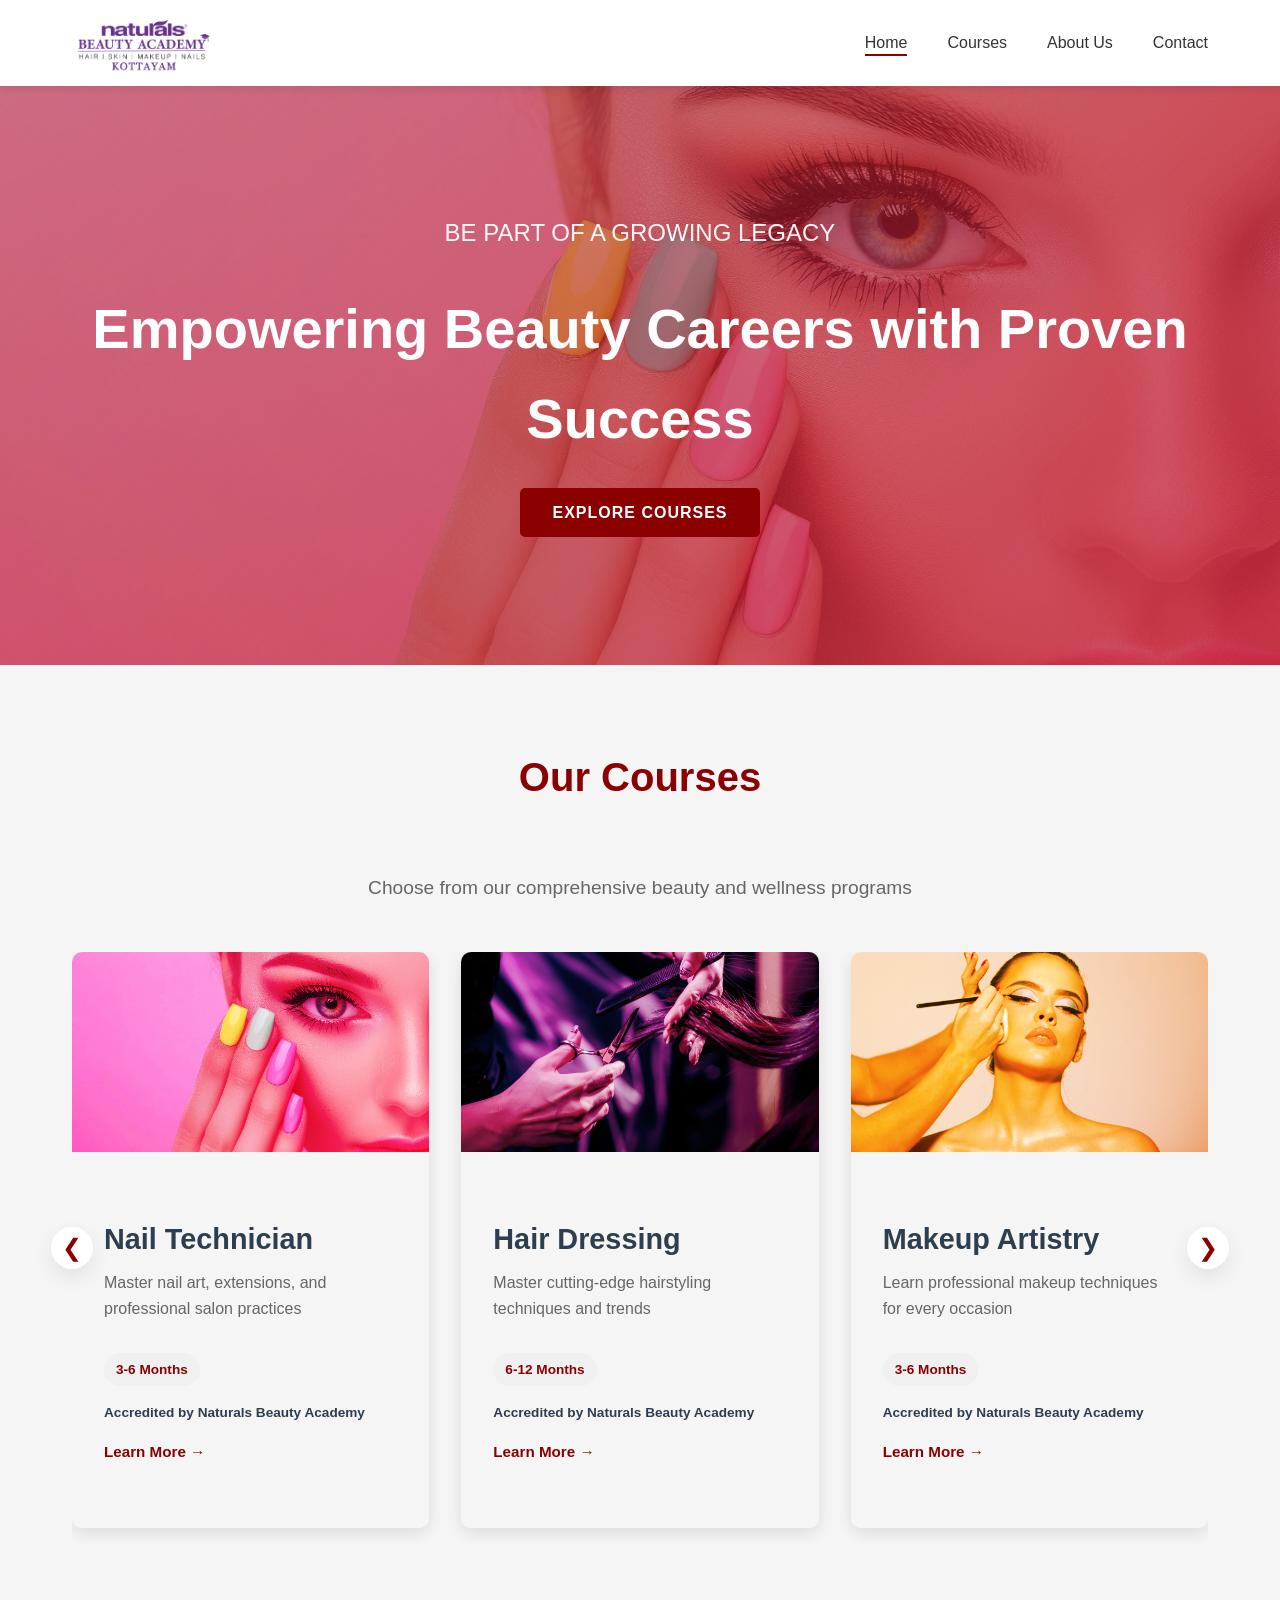
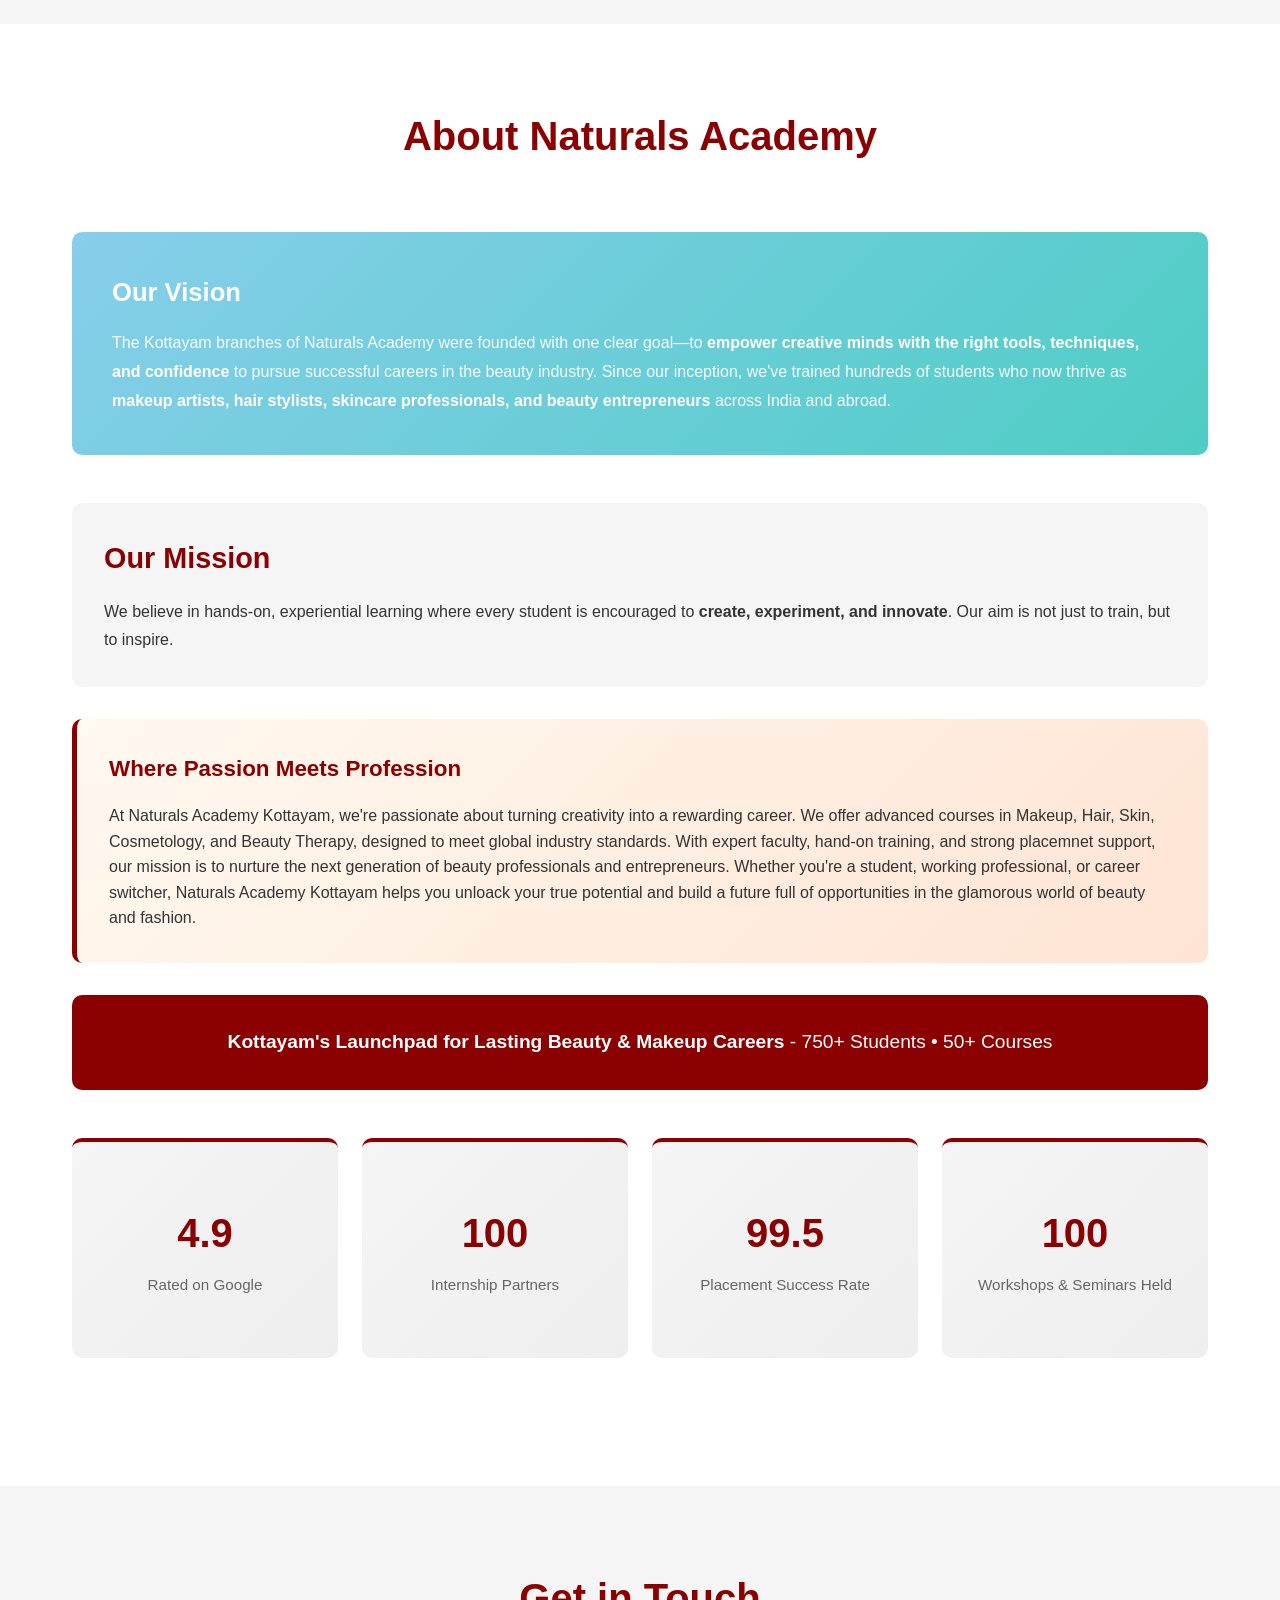
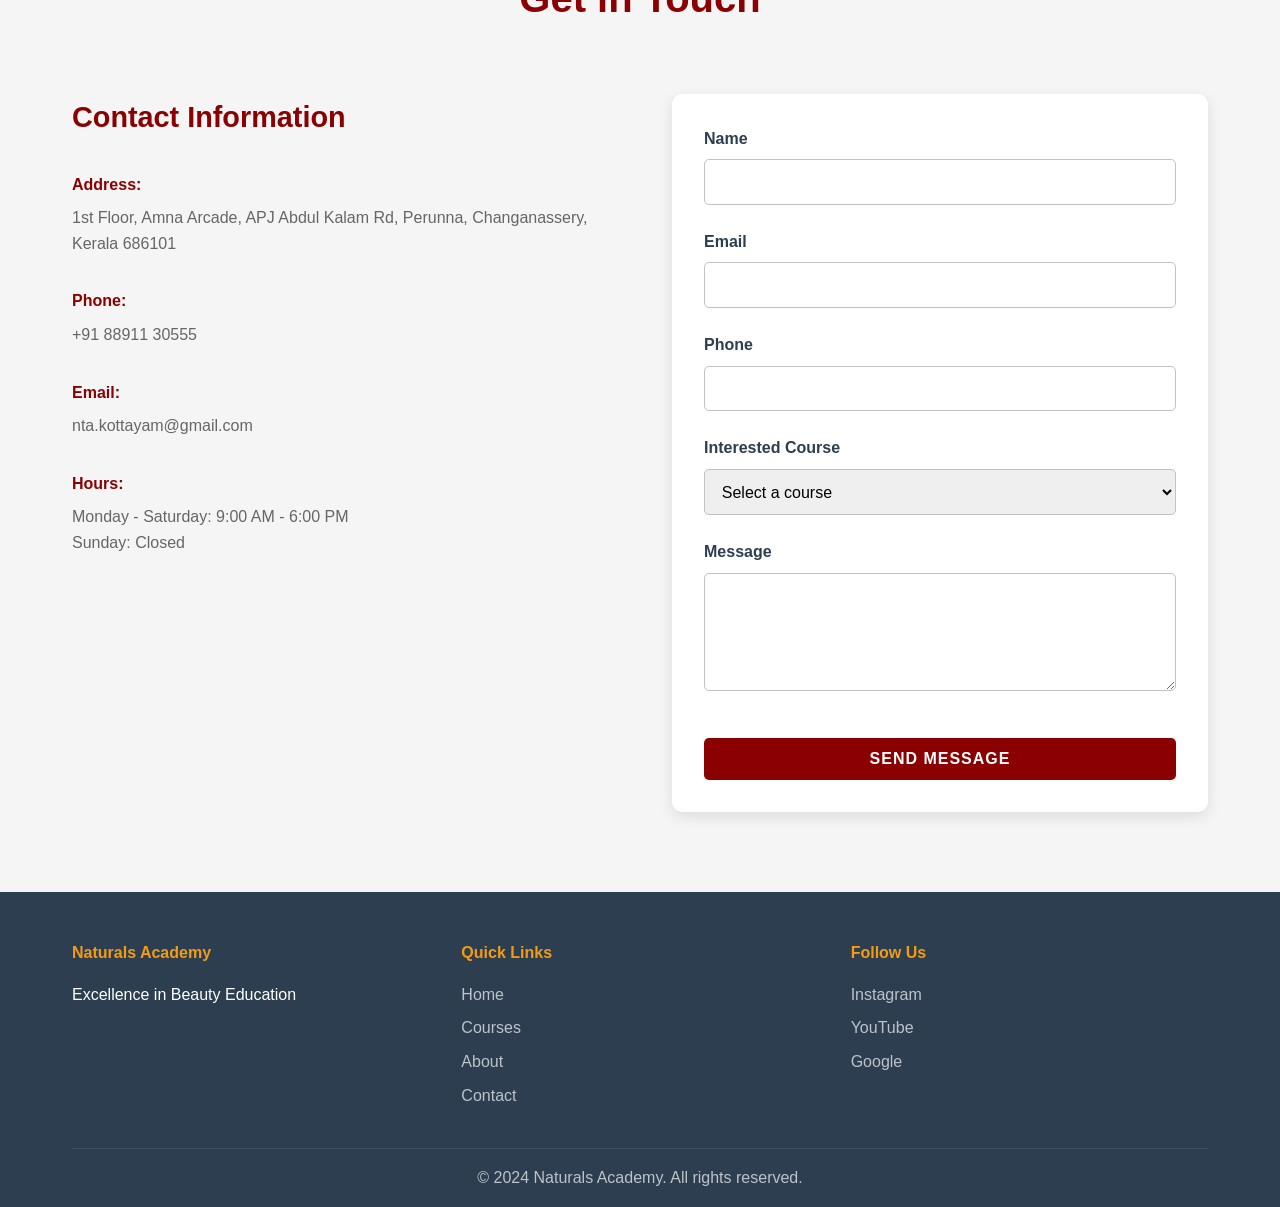
==== commit 213f1055: "Update course descriptions and branding across multiple pages" ====
--- a/index.html
+++ b/index.html
@@ -148,7 +148,7 @@
             <!-- Where Position Meets Profession -->
             <div class="about-tagline">
                 <h3>Where Passion Meets Profession</h3>
-                <p>At Naturals Academy Kottayam, we,re passionate about turning creativity into a rewarding career. We offer advanced courses in Makeup, Hair, Skin, Cosmetology, and Beauty Therapy, designed to meet global industry standards. With expert faculty, hand-on training, and strong placemnet support, our mission is to nurture the next generation of beauty professionals and entrepreneurs. Whether you,re a student, working professional, or career switcher, Naturals Academy Kottayam helps you unloack your true potential and build a future full of opportunities in the glamorous world of beauty and fashion.</p>
+                <p>At Naturals Academy Kottayam, we're passionate about turning creativity into a rewarding career. We offer advanced courses in Makeup, Hair, Skin, Cosmetology, and Beauty Therapy, designed to meet global industry standards. With expert faculty, hand-on training, and strong placemnet support, our mission is to nurture the next generation of beauty professionals and entrepreneurs. Whether you're a student, working professional, or career switcher, Naturals Academy Kottayam helps you unloack your true potential and build a future full of opportunities in the glamorous world of beauty and fashion.</p>
             </div>
 
             <!-- Key Message -->
@@ -160,20 +160,20 @@
             <div class="about-stats-wrapper">
                 <div class="about-stats">
                     <div class="stat">
-                        <div class="stat-number">18K+</div>
-                        <div class="stat-label">Students Trained</div>
-                    </div>
-                    <div class="stat">
-                        <div class="stat-number">16K+</div>
-                        <div class="stat-label">Trusted Users</div>
-                    </div>
-                    <div class="stat">
-                        <div class="stat-number">230%</div>
-                        <div class="stat-label">Increased Leads</div>
-                    </div>
-                    <div class="stat">
-                        <div class="stat-number">14+</div>
-                        <div class="stat-label">Years of Experience</div>
+                        <div class="stat-number">4.9</div>
+                        <div class="stat-label">Rated on Google</div>
+                    </div>
+                    <div class="stat">
+                        <div class="stat-number">100</div>
+                        <div class="stat-label">Internship Partners</div>
+                    </div>
+                    <div class="stat">
+                        <div class="stat-number">99.5</div>
+                        <div class="stat-label">Placement Success Rate</div>
+                    </div>
+                    <div class="stat">
+                        <div class="stat-number">100</div>
+                        <div class="stat-label">Workshops & Seminars Held</div>
                     </div>
                 </div>
             </div>
@@ -193,7 +193,7 @@
                     </div>
                     <div class="info-item">
                         <strong>Phone:</strong>
-                        <p>88911 30555</p>
+                        <p>+91 88911 30555</p>
                     </div>
                     <div class="info-item">
                         <strong>Email:</strong>
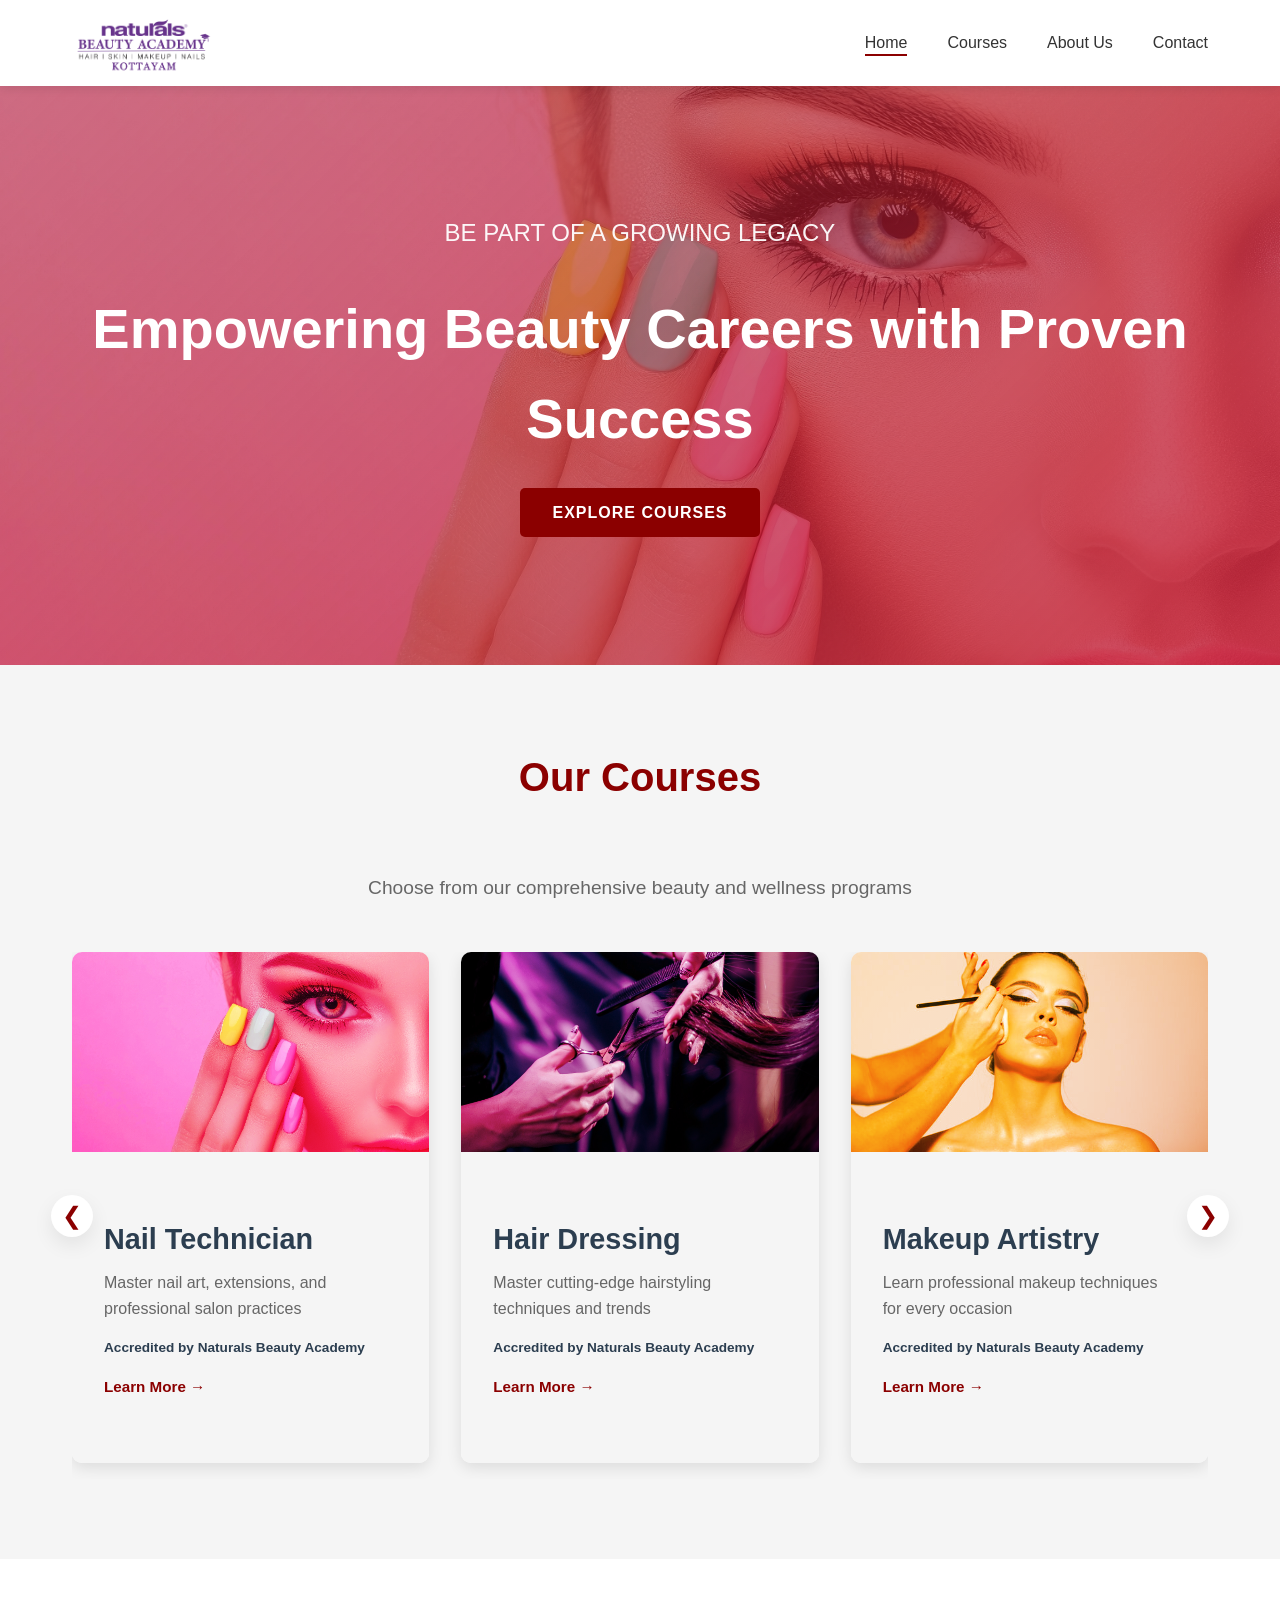
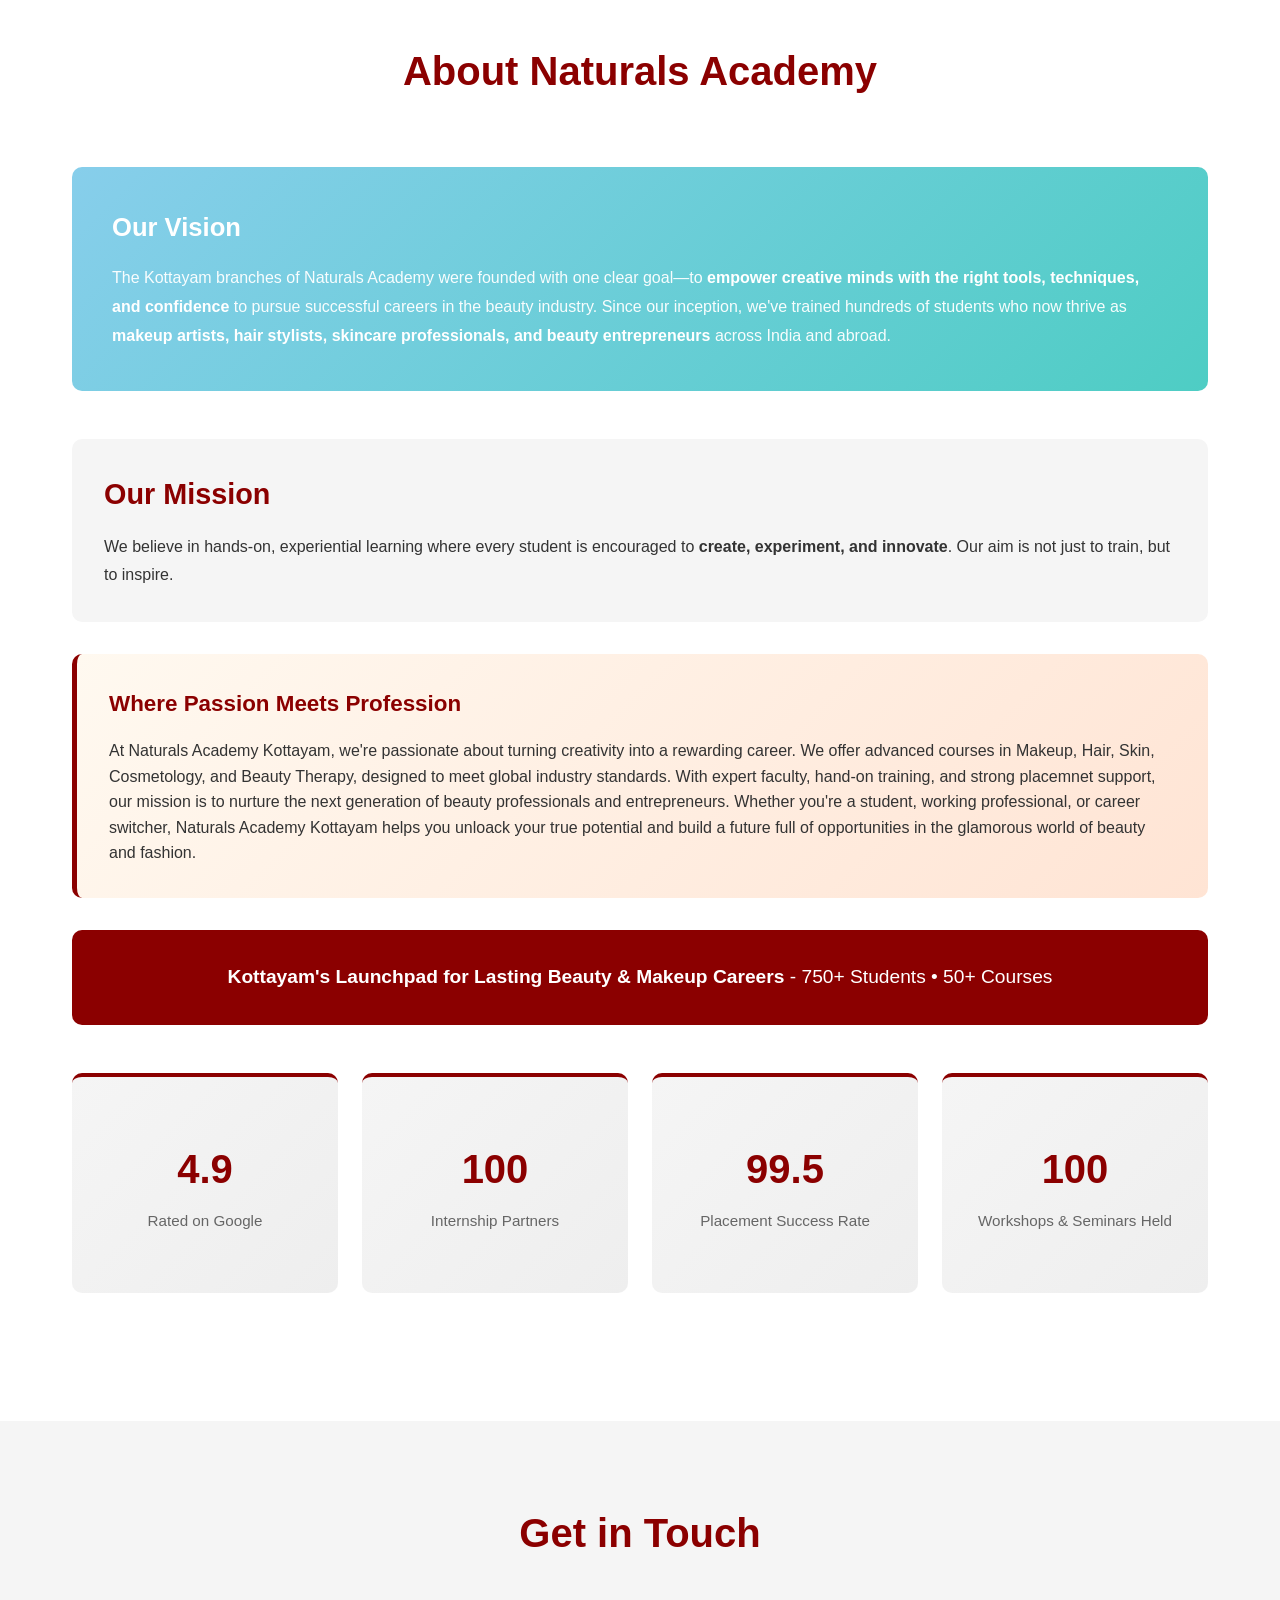
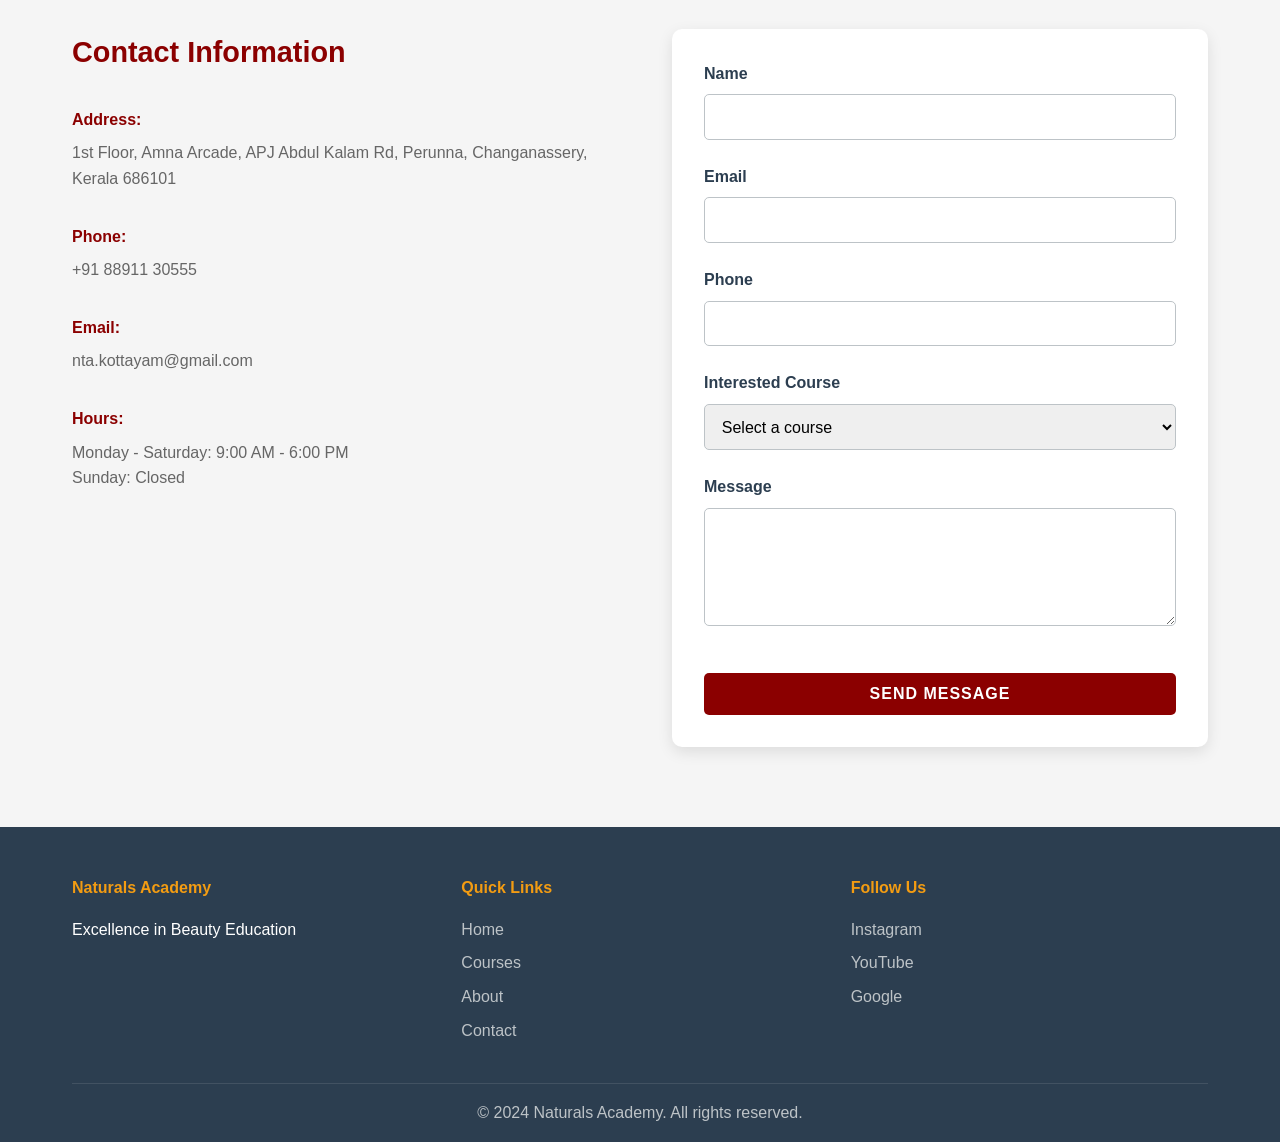
==== commit 7bb22206: "Comment out course duration metadata in course listings" ====
--- a/index.html
+++ b/index.html
@@ -57,9 +57,9 @@
                     <div class="course-content">
                         <h3>Nail Technician</h3>
                         <p>Master nail art, extensions, and professional salon practices</p>
-                        <div class="course-meta">
+                        <!-- <div class="course-meta">
                             <span class="duration">3-6 Months</span>
-                        </div>
+                        </div> -->
                         <div class="course-accreditation">Accredited by Naturals Beauty Academy</div>
                         <span class="btn-link">Learn More →</span>
                     </div>
@@ -71,9 +71,9 @@
                     <div class="course-content">
                         <h3>Hair Dressing</h3>
                         <p>Master cutting-edge hairstyling techniques and trends</p>
-                        <div class="course-meta">
+                        <!-- <div class="course-meta">
                             <span class="duration">6-12 Months</span>
-                        </div>
+                        </div> -->
                         <div class="course-accreditation">Accredited by Naturals Beauty Academy</div>
                         <span class="btn-link">Learn More →</span>
                     </div>
@@ -85,9 +85,9 @@
                     <div class="course-content">
                         <h3>Makeup Artistry</h3>
                         <p>Learn professional makeup techniques for every occasion</p>
-                        <div class="course-meta">
+                        <!-- <div class="course-meta">
                             <span class="duration">3-6 Months</span>
-                        </div>
+                        </div> -->
                         <div class="course-accreditation">Accredited by Naturals Beauty Academy</div>
                         <span class="btn-link">Learn More →</span>
                     </div>
@@ -99,9 +99,9 @@
                     <div class="course-content">
                         <h3>Skincare</h3>
                         <p>Expert skincare treatment and product knowledge</p>
-                        <div class="course-meta">
+                        <!-- <div class="course-meta">
                             <span class="duration">3-6 Months</span>
-                        </div>
+                        </div> -->
                         <div class="course-accreditation">Accredited by Naturals Beauty Academy</div>
                         <span class="btn-link">Learn More →</span>
                     </div>
@@ -113,9 +113,9 @@
                     <div class="course-content">
                         <h3>Cosmetology</h3>
                         <p>Complete cosmetic science and application training</p>
-                        <div class="course-meta">
+                        <!-- <div class="course-meta">
                             <span class="duration">6-12 Months</span>
-                        </div>
+                        </div> -->
                         <div class="course-accreditation">Accredited by Naturals Beauty Academy</div>
                         <span class="btn-link">Learn More →</span>
                     </div>
@@ -226,6 +226,7 @@
                             <option value="cosmetology">Cosmetology</option>
                             <option value="makeup">Makeup Artistry</option>
                             <option value="skincare">Skincare</option>
+                            <option value="skincare">Nail Technician</option>
                         </select>
                     </div>
                     <div class="form-group">
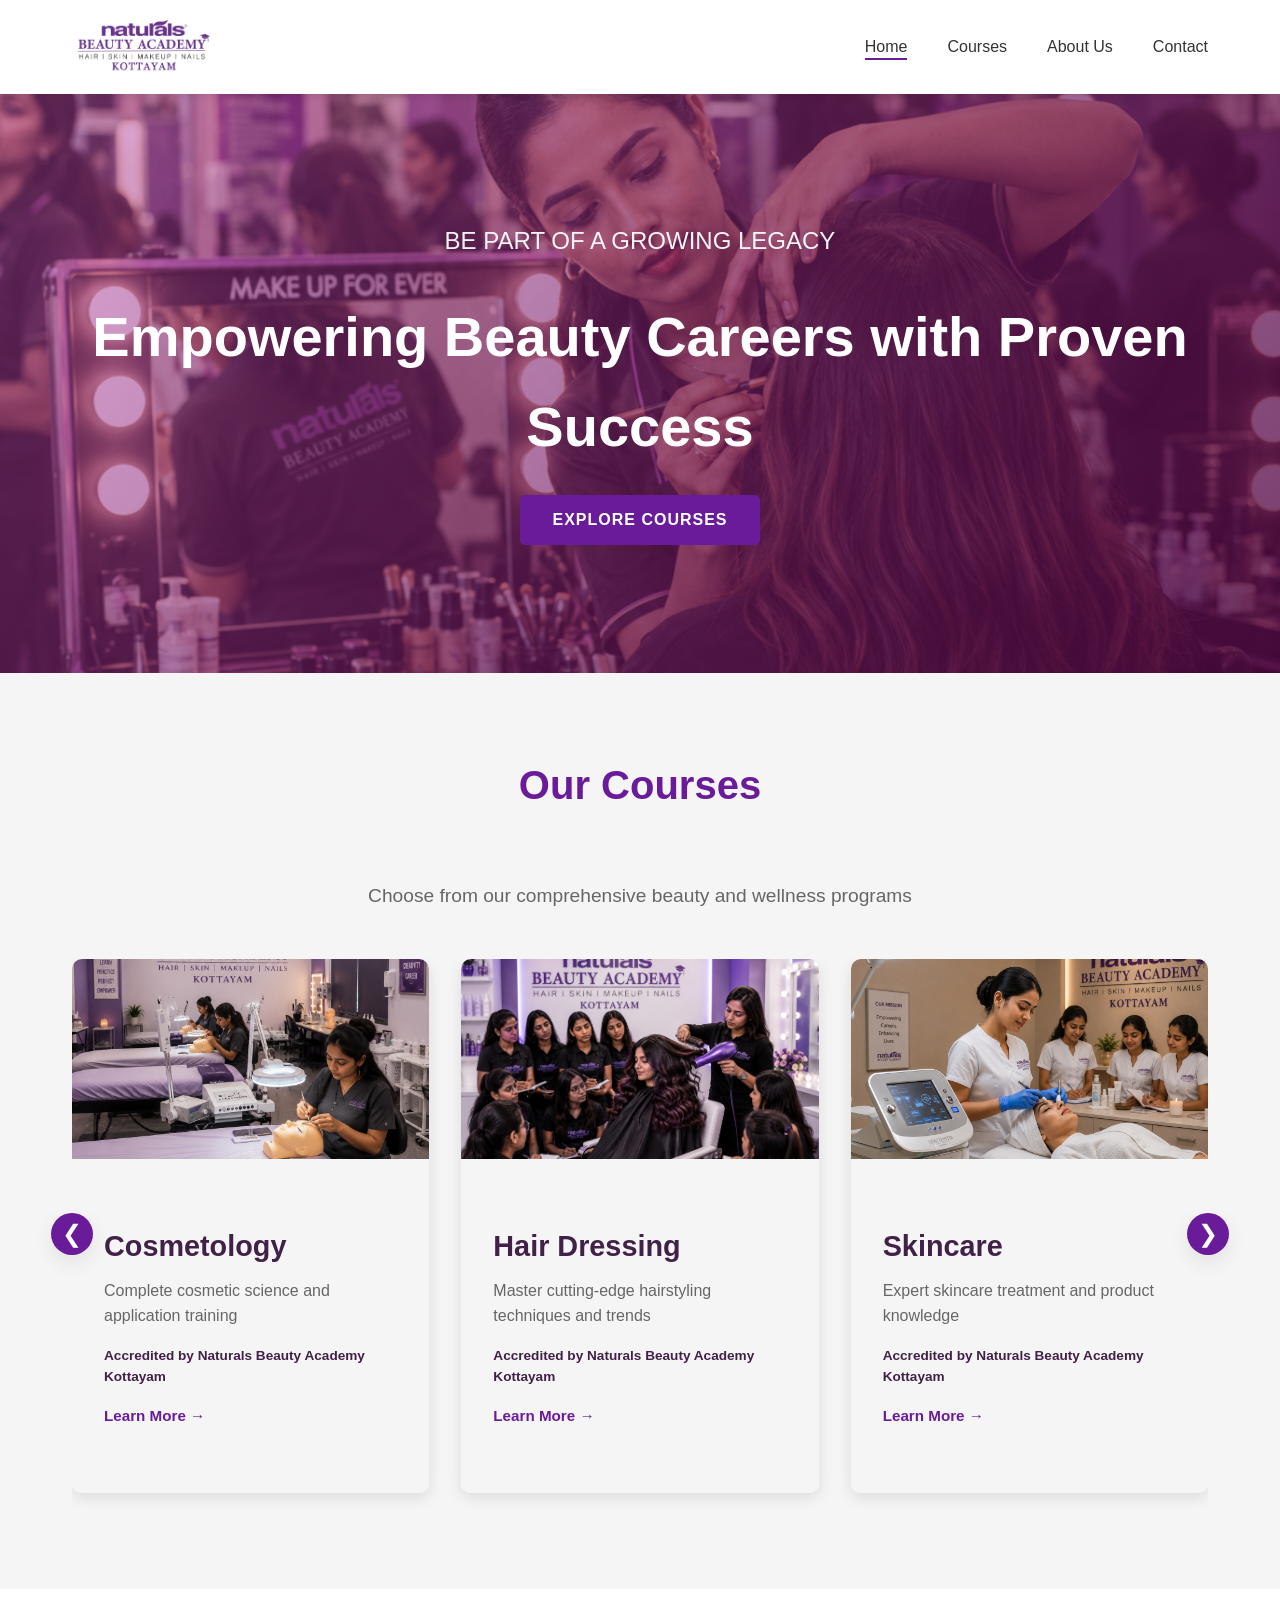
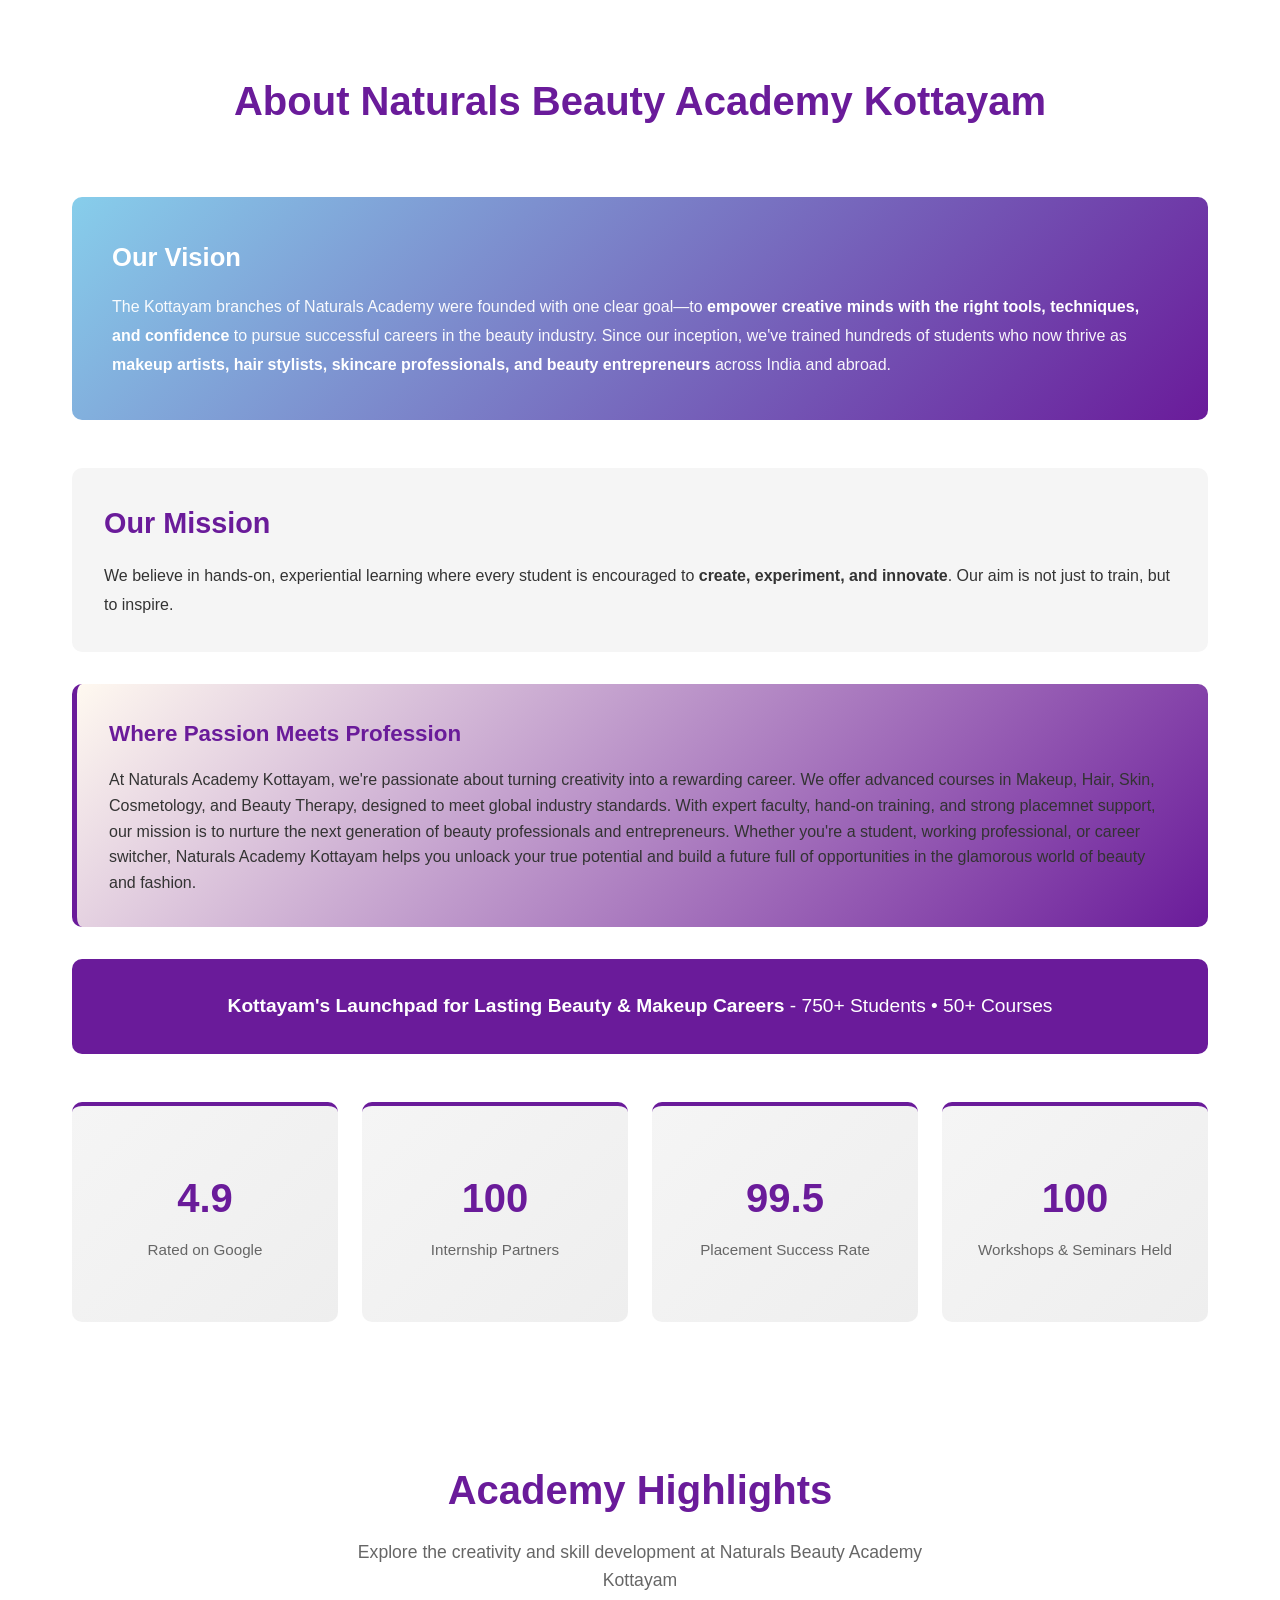
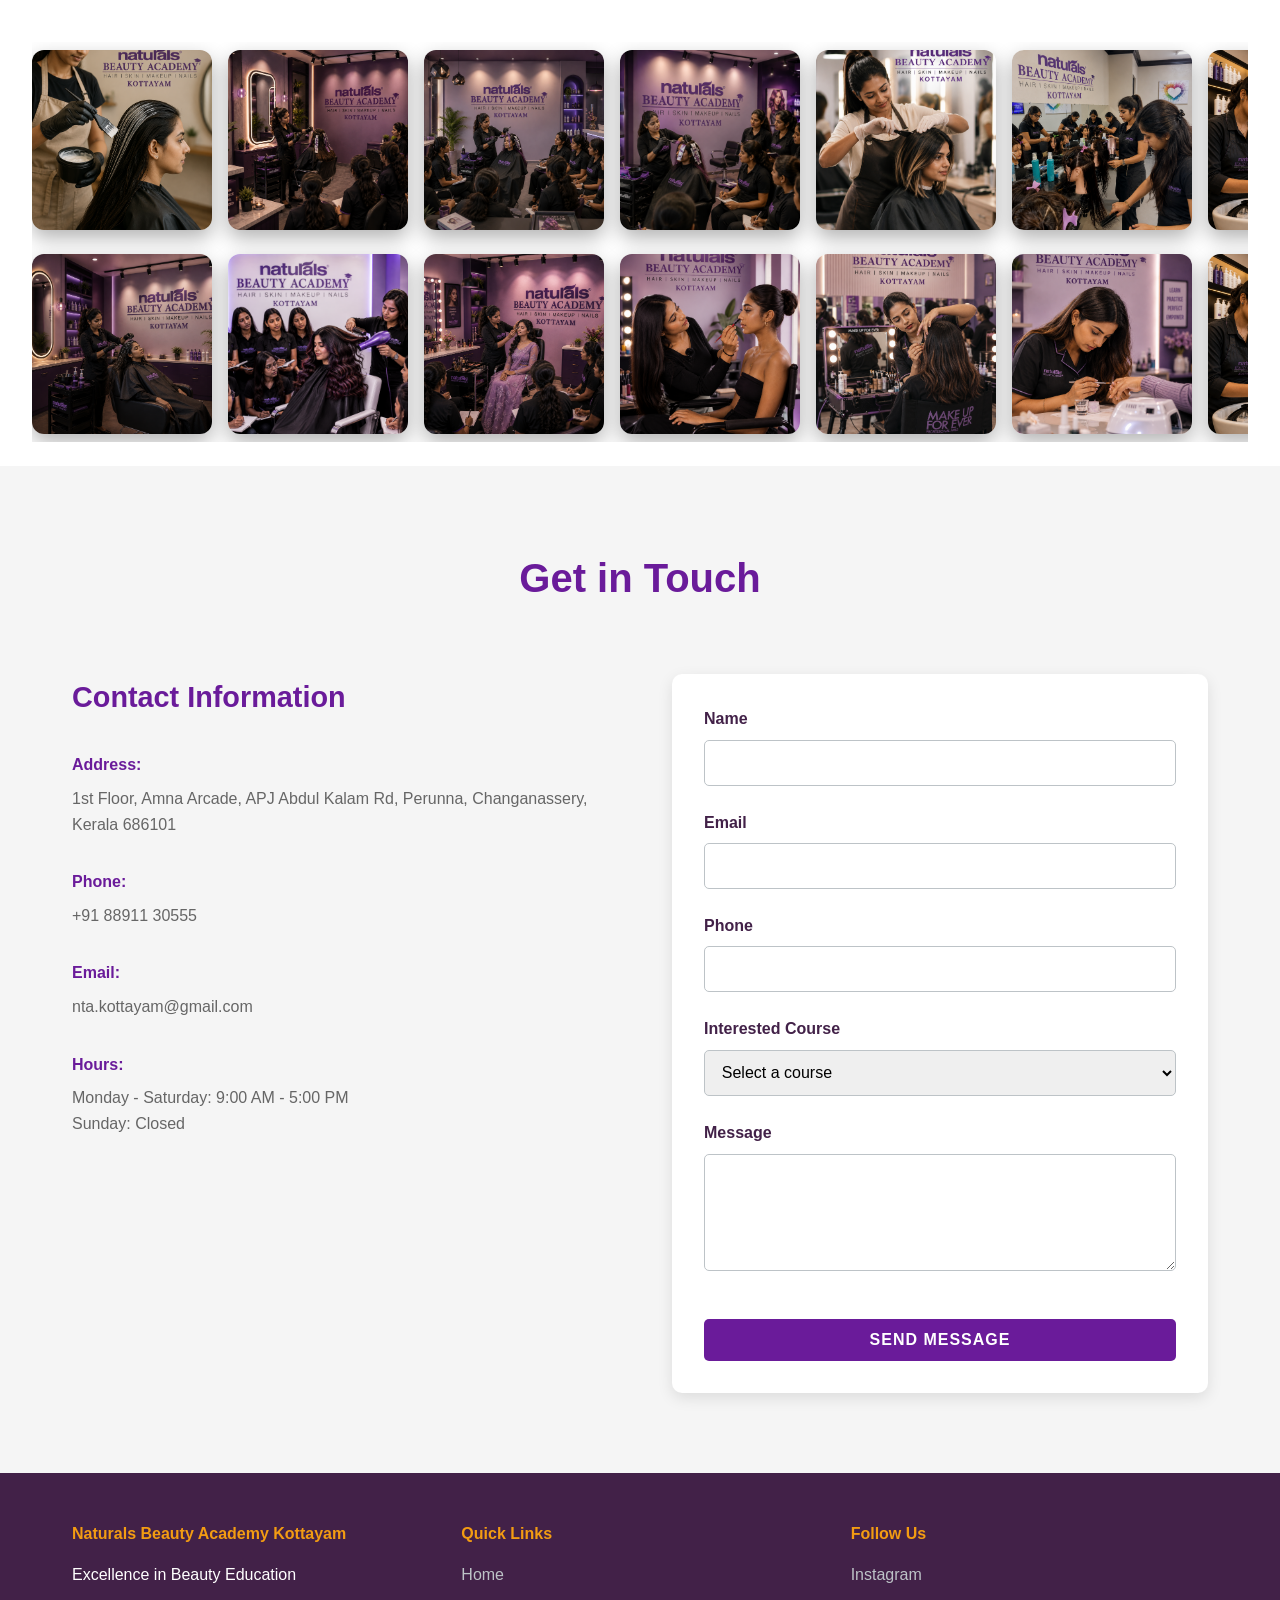
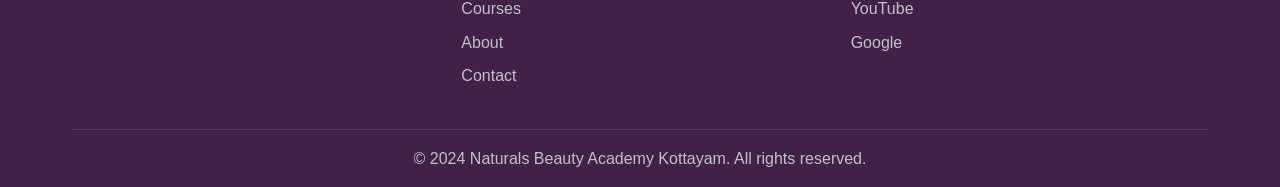
==== commit a9d3cf5b: "Update styling and content for Naturals Beauty Academy Kottayam - Changed primary and secondary colo" ====
--- a/index.html
+++ b/index.html
@@ -15,7 +15,9 @@
         <nav class="navbar">
             <div class="nav-container">
                 <div class="logo">
-                    <img src="images/NATURALS BEAUTY KOTTAYM.png" alt="Naturals Beauty Academy Kottayam Logo" class="logo-image">
+                    <a href="https://www.google.com/search?q=Naturals+Beauty+Academy+Kottayam" target="_blank" rel="noopener noreferrer">
+                        <img src="images/NATURALS BEAUTY KOTTAYM.png" alt="Naturals Beauty Academy Kottayam Logo" class="logo-image">
+                    </a>
                 </div>
                 
                 <button class="hamburger" id="hamburger">
@@ -37,8 +39,8 @@
     <!-- Hero Section -->
     <section class="hero" id="home">
         <div class="hero-content">
-            <p>BE PART OF A GROWING LEGACY<p>
-<h2>Empowering Beauty Careers with Proven Success</h2>
+            <p>BE PART OF A GROWING LEGACY</p>
+            <h2>Empowering Beauty Careers with Proven Success</h2>
             <a href="#courses" class="btn btn-primary">Explore Courses</a>
         </div>
     </section>
@@ -51,6 +53,62 @@
             <div class="courses-slider-wrapper">
                 <button class="course-slider-btn prev" aria-label="Previous courses">&#10094;</button>
                 <div class="courses-grid">
+                <!-- Cosmetology -->
+                <a href="pages/cosmetology.html" class="course-card">
+                    <div class="course-image cosmetology-bg"></div>
+                    <div class="course-content">
+                        <h3>Cosmetology</h3>
+                        <p>Complete cosmetic science and application training</p>
+                        <!-- <div class="course-meta">
+                            <span class="duration">6-12 Months</span>
+                        </div> -->
+                        <div class="course-accreditation">Accredited by Naturals Beauty Academy Kottayam</div>
+                        <span class="btn-link">Learn More →</span>
+                    </div>
+                </a>
+
+                <!-- Hairstyling -->
+                <a href="pages/hairstyling.html" class="course-card">
+                    <div class="course-image hairstyling-bg"></div>
+                    <div class="course-content">
+                        <h3>Hair Dressing</h3>
+                        <p>Master cutting-edge hairstyling techniques and trends</p>
+                        <!-- <div class="course-meta">
+                            <span class="duration">6-12 Months</span>
+                        </div> -->
+                        <div class="course-accreditation">Accredited by Naturals Beauty Academy Kottayam</div>
+                        <span class="btn-link">Learn More →</span>
+                    </div>
+                </a>
+
+                <!-- Skincare -->
+                <a href="pages/skincare.html" class="course-card">
+                    <div class="course-image skincare-bg"></div>
+                    <div class="course-content">
+                        <h3>Skincare</h3>
+                        <p>Expert skincare treatment and product knowledge</p>
+                        <!-- <div class="course-meta">
+                            <span class="duration">3-6 Months</span>
+                        </div> -->
+                        <div class="course-accreditation">Accredited by Naturals Beauty Academy Kottayam</div>
+                        <span class="btn-link">Learn More →</span>
+                    </div>
+                </a>
+
+                <!-- Makeup -->
+                <a href="pages/makeup.html" class="course-card">
+                    <div class="course-image makeup-bg"></div>
+                    <div class="course-content">
+                        <h3>Makeup Artistry</h3>
+                        <p>Learn professional makeup techniques for every occasion</p>
+                        <!-- <div class="course-meta">
+                            <span class="duration">3-6 Months</span>
+                        </div> -->
+                        <div class="course-accreditation">Accredited by Naturals Beauty Academy Kottayam</div>
+                        <span class="btn-link">Learn More →</span>
+                    </div>
+                </a>
+
                 <!-- Nail Technician -->
                 <a href="pages/nail-technician.html" class="course-card">
                     <div class="course-image nail-bg"></div>
@@ -60,63 +118,7 @@
                         <!-- <div class="course-meta">
                             <span class="duration">3-6 Months</span>
                         </div> -->
-                        <div class="course-accreditation">Accredited by Naturals Beauty Academy</div>
-                        <span class="btn-link">Learn More →</span>
-                    </div>
-                </a>
-
-                <!-- Hairstyling -->
-                <a href="pages/hairstyling.html" class="course-card">
-                    <div class="course-image hairstyling-bg"></div>
-                    <div class="course-content">
-                        <h3>Hair Dressing</h3>
-                        <p>Master cutting-edge hairstyling techniques and trends</p>
-                        <!-- <div class="course-meta">
-                            <span class="duration">6-12 Months</span>
-                        </div> -->
-                        <div class="course-accreditation">Accredited by Naturals Beauty Academy</div>
-                        <span class="btn-link">Learn More →</span>
-                    </div>
-                </a>
-
-                <!-- Makeup -->
-                <a href="pages/makeup.html" class="course-card">
-                    <div class="course-image makeup-bg"></div>
-                    <div class="course-content">
-                        <h3>Makeup Artistry</h3>
-                        <p>Learn professional makeup techniques for every occasion</p>
-                        <!-- <div class="course-meta">
-                            <span class="duration">3-6 Months</span>
-                        </div> -->
-                        <div class="course-accreditation">Accredited by Naturals Beauty Academy</div>
-                        <span class="btn-link">Learn More →</span>
-                    </div>
-                </a>
-
-                <!-- Skincare -->
-                <a href="pages/skincare.html" class="course-card">
-                    <div class="course-image skincare-bg"></div>
-                    <div class="course-content">
-                        <h3>Skincare</h3>
-                        <p>Expert skincare treatment and product knowledge</p>
-                        <!-- <div class="course-meta">
-                            <span class="duration">3-6 Months</span>
-                        </div> -->
-                        <div class="course-accreditation">Accredited by Naturals Beauty Academy</div>
-                        <span class="btn-link">Learn More →</span>
-                    </div>
-                </a>
-
-                <!-- Cosmetology -->
-                <a href="pages/cosmetology.html" class="course-card">
-                    <div class="course-image cosmetology-bg"></div>
-                    <div class="course-content">
-                        <h3>Cosmetology</h3>
-                        <p>Complete cosmetic science and application training</p>
-                        <!-- <div class="course-meta">
-                            <span class="duration">6-12 Months</span>
-                        </div> -->
-                        <div class="course-accreditation">Accredited by Naturals Beauty Academy</div>
+                        <div class="course-accreditation">Accredited by Naturals Beauty Academy Kottayam</div>
                         <span class="btn-link">Learn More →</span>
                     </div>
                 </a>
@@ -129,7 +131,7 @@
     <!-- About Section -->
     <section class="about" id="about">
         <div class="container">
-            <h2 class="section-title">About Naturals Academy</h2>
+            <h2 class="section-title">About Naturals Beauty Academy Kottayam</h2>
             
             <!-- Vision Section -->
             <div class="about-vision">
@@ -174,6 +176,90 @@
                     <div class="stat">
                         <div class="stat-number">100</div>
                         <div class="stat-label">Workshops & Seminars Held</div>
+                    </div>
+                </div>
+            </div>
+        </div>
+    </section>
+
+    <!-- Gallery Section -->
+    <section class="gallery" id="gallery">
+        <div class="container">
+            <h2 class="section-title">Academy Highlights</h2>
+            <p class="section-subtitle">Explore the creativity and skill development at Naturals Beauty Academy Kottayam</p>
+        </div>
+        <div class="gallery-scroll-wrapper">
+            <div class="gallery-scroll-container">
+                <!-- Row 1 -->
+                <div class="gallery-row">
+                    <div class="gallery-item">
+                        <div class="gallery-image" style="background-image: url('images/1.png'); background-size: cover; background-position: center;"></div>
+                        <div class="gallery-overlay"><p>Makeup Artistry</p></div>
+                    </div>
+                    <div class="gallery-item">
+                        <div class="gallery-image" style="background-image: url('images/2.png'); background-size: cover; background-position: center;"></div>
+                        <div class="gallery-overlay"><p>Hair Styling</p></div>
+                    </div>
+                    <div class="gallery-item">
+                        <div class="gallery-image" style="background-image: url('images/3.png'); background-size: cover; background-position: center;"></div>
+                        <div class="gallery-overlay"><p>Student Training</p></div>
+                    </div>
+                    <div class="gallery-item">
+                        <div class="gallery-image" style="background-image: url('images/4.png'); background-size: cover; background-position: center;"></div>
+                        <div class="gallery-overlay"><p>Skincare Techniques</p></div>
+                    </div>
+                    <div class="gallery-item">
+                        <div class="gallery-image" style="background-image: url('images/5.png'); background-size: cover; background-position: center;"></div>
+                        <div class="gallery-overlay"><p>Nail Art</p></div>
+                    </div>
+                    <div class="gallery-item">
+                        <div class="gallery-image" style="background-image: url('images/6.png'); background-size: cover; background-position: center;"></div>
+                        <div class="gallery-overlay"><p>Live Demonstrations</p></div>
+                    </div>
+                    <!-- Duplicate for seamless loop -->
+                    <div class="gallery-item">
+                        <div class="gallery-image" style="background-image: url('images/7.png'); background-size: cover; background-position: center;"></div>
+                        <div class="gallery-overlay"><p>Makeup Artistry</p></div>
+                    </div>
+                    <div class="gallery-item">
+                        <div class="gallery-image" style="background-image: url('images/8.png'); background-size: cover; background-position: center;"></div>
+                        <div class="gallery-overlay"><p>Hair Styling</p></div>
+                    </div>
+                </div>
+                <!-- Row 2 -->
+                <div class="gallery-row">
+                    <div class="gallery-item">
+                        <div class="gallery-image" style="background-image: url('images/9.png'); background-size: cover; background-position: center;"></div>
+                        <div class="gallery-overlay"><p>Nail Art</p></div>
+                    </div>
+                    <div class="gallery-item">
+                        <div class="gallery-image" style="background-image: url('images/10.png'); background-size: cover; background-position: center;"></div>
+                        <div class="gallery-overlay"><p>Live Demonstrations</p></div>
+                    </div>
+                    <div class="gallery-item">
+                        <div class="gallery-image" style="background-image: url('images/11.png'); background-size: cover; background-position: center;"></div>
+                        <div class="gallery-overlay"><p>Makeup Artistry</p></div>
+                    </div>
+                    <div class="gallery-item">
+                        <div class="gallery-image" style="background-image: url('images/12.png'); background-size: cover; background-position: center;"></div>
+                        <div class="gallery-overlay"><p>Hair Styling</p></div>
+                    </div>
+                    <div class="gallery-item">
+                        <div class="gallery-image" style="background-image: url('images/13.png'); background-size: cover; background-position: center;"></div>
+                        <div class="gallery-overlay"><p>Student Training</p></div>
+                    </div>
+                    <div class="gallery-item">
+                        <div class="gallery-image" style="background-image: url('images/14.png'); background-size: cover; background-position: center;"></div>
+                        <div class="gallery-overlay"><p>Skincare Techniques</p></div>
+                    </div>
+                    <!-- Duplicate for seamless loop -->
+                    <div class="gallery-item">
+                        <div class="gallery-image" style="background-image: url('images/7.png'); background-size: cover; background-position: center;"></div>
+                        <div class="gallery-overlay"><p>Nail Art</p></div>
+                    </div>
+                    <div class="gallery-item">
+                        <div class="gallery-image" style="background-image: url('images/15.png'); background-size: cover; background-position: center;"></div>
+                        <div class="gallery-overlay"><p>Live Demonstrations</p></div>
                     </div>
                 </div>
             </div>
@@ -201,7 +287,7 @@
                     </div>
                     <div class="info-item">
                         <strong>Hours:</strong>
-                        <p>Monday - Saturday: 9:00 AM - 6:00 PM<br>Sunday: Closed</p>
+                        <p>Monday - Saturday: 9:00 AM - 5:00 PM<br>Sunday: Closed</p>
                     </div>
                 </div>
 
@@ -244,7 +330,7 @@
         <div class="container">
             <div class="footer-content">
                 <div class="footer-section">
-                    <h4>Naturals Academy</h4>
+                    <h4>Naturals Beauty Academy Kottayam</h4>
                     <p>Excellence in Beauty Education</p>
                 </div>
                 <div class="footer-section">
@@ -266,7 +352,7 @@
                 </div>
             </div>
             <div class="footer-bottom">
-                <p>&copy; 2024 Naturals Academy. All rights reserved.</p>
+                <p>&copy; 2024 Naturals Beauty Academy Kottayam. All rights reserved.</p>
             </div>
         </div>
     </footer>
--- a/css/style.css
+++ b/css/style.css
@@ -9,9 +9,11 @@
 }
 
 :root {
-    --primary-color: #8B0000;
-    --secondary-color: #2c3e50;
+    --primary-color: #6A1B9A;
+    --secondary-color: #422148;
     --accent-color: #f39c12;
+    --button-color: #6a1b9a;
+    --button-hover-color: #4a148c;
     --light-color: #ecf0f1;
     --dark-color: #2c3e50;
     --text-color: #333;
@@ -75,33 +77,33 @@
 }
 
 .btn-primary {
-    background-color: var(--primary-color);
+    background-color: var(--button-color);
     color: white;
 }
 
 .btn-primary:hover {
-    background-color: #680000;
+    background-color: var(--button-hover-color);
     transform: translateY(-2px);
-    box-shadow: 0 5px 15px rgba(139, 0, 0, 0.3);
+    box-shadow: 0 5px 15px rgba(106, 27, 154, 0.3);
 }
 
 .btn-secondary {
-    background-color: var(--secondary-color);
+    background-color: var(--button-color);
     color: white;
 }
 
 .btn-secondary:hover {
-    background-color: #1a252f;
+    background-color: var(--button-hover-color);
 }
 
 .btn-link {
-    color: var(--primary-color);
+    color: var(--button-color);
     font-weight: 600;
     font-size: 0.95rem;
 }
 
 .btn-link:hover {
-    color: #680000;
+    color: var(--button-hover-color);
 }
 
 /* ===================================
@@ -218,12 +220,12 @@
 
 .hero {
     background: 
-        linear-gradient(135deg, rgba(139, 0, 0, 0.42) 0%, rgba(196, 30, 58, 0.80) 100%),
-        url('../images/nail3.jpg') center center / cover no-repeat;
+        linear-gradient(135deg, rgba(190, 63, 171, 0.42) 0%, rgba(81, 7, 66, 0.8) 100%),
+        url('../images/makeuphero.png') center center / cover no-repeat;
     color: white;
     padding: 8rem 2rem;
     text-align: center;
-    min-height: 500px;
+    min-height: 500px !important;
     display: flex;
     align-items: center;
     justify-content: center;
@@ -342,8 +344,8 @@
     height: 42px;
     border: none;
     border-radius: 50%;
-    background: white;
-    color: var(--primary-color);
+    background: var(--button-color);
+    color: white;
     box-shadow: 0 8px 20px rgba(0, 0, 0, 0.08);
     font-size: 1.5rem;
     cursor: pointer;
@@ -364,13 +366,25 @@
 
 .course-slider-btn:hover {
     transform: translateY(-2px);
-    background: var(--primary-color);
+    background: var(--button-hover-color);
     color: white;
 }
 
 .course-slider-btn:disabled {
     opacity: 0.5;
     cursor: not-allowed;
+}
+
+.slider-btn,
+.testimonial-btn {
+    background: var(--button-color) !important;
+    color: white !important;
+    border: none !important;
+}
+
+.slider-btn:hover,
+.testimonial-btn:hover {
+    background: var(--button-hover-color) !important;
 }
 
 .course-card:nth-child(1) {
@@ -427,33 +441,33 @@
 }
 
 .hairstyling-bg {
-    background: linear-gradient(135deg, #e838d6 0%, #370326 100%),
-                            url('../images/hair4.jpg') center/cover no-repeat;
+    background:   /*linear-gradient(135deg, #e838d6 0%, #370326 100%),*/
+                            url('../images/hairNew.png') center/cover no-repeat;
     background-blend-mode: overlay;
 }
 
 
 .cosmetology-bg {
-    background: linear-gradient(135deg, #1b4643 0%, #001410 100%),
-                            url('../images/cosmetology4.jpg') center/cover no-repeat;
+    background: /*linear-gradient(135deg, #e838d6 0%, #370326 100%),*/
+                            url('../images/skin 1CosNew.png') center/cover no-repeat;
     background-blend-mode: overlay;
 }
 
 .makeup-bg {
-    background: linear-gradient(135deg, #f39c12 0%, #e67e22 100%),
-                        url('../images/makeup.jpg') center/cover no-repeat;
+    background: /*linear-gradient(135deg, #e838d6 0%, #370326 100%),*/
+                        url('../images/13.png') center/cover no-repeat;
     background-blend-mode: overlay;
 }
 
 .skincare-bg {
-    background: linear-gradient(135deg, #9b59b6 0%, #8e44ad 100%),
-                        url('../images/skin.jpg') center/cover no-repeat;
+    background: /*linear-gradient(135deg, #e838d6 0%, #370326 100%),*/
+                        url('../images/skinNew.png') center/cover no-repeat;
     background-blend-mode: overlay;
 }
 
 .nail-bg {
-    background: linear-gradient(135deg, #c2185b 0%, #e91e63 100%),
-                    url('../images/nail3.jpg') center/cover no-repeat;
+    background: /*linear-gradient(135deg, #e838d6 0%, #370326 100%),*/
+                    url('../images/nail 1New.png') center/cover no-repeat;
     background-blend-mode: overlay;
 
 }
@@ -528,7 +542,7 @@
 }
 
 .vision-card {
-    background: linear-gradient(135deg, #87CEEB 0%, #4ecdc4 100%);
+    background: linear-gradient(135deg, #87CEEB 0%, #6A1B9A 100%);
     color: white;
     padding: 2.5rem;
     border-radius: 10px;
@@ -570,7 +584,7 @@
 }
 
 .about-tagline {
-    background: linear-gradient(135deg, #fff9f0 0%, #ffe4d4 100%);
+    background: linear-gradient(135deg, #fff9f0 0%, #6A1B9A 100%);
     padding: 2rem;
     border-radius: 10px;
     margin-bottom: 2rem;
@@ -820,6 +834,127 @@
 }
 
 /* ===================================
+   Gallery Section
+   =================================== */
+
+.gallery {
+    padding: 0.5rem 2rem 1.5rem;
+    background: #ffffff;
+}
+
+.gallery .section-title {
+    margin-bottom: 1rem;
+    color: var(--primary-color);
+    text-align: center;
+}
+
+.gallery .section-subtitle {
+    margin-bottom: 3rem;
+    color: #666;
+    font-size: 1.1rem;
+    text-align: center;
+}
+
+.gallery-scroll-wrapper {
+    overflow: hidden;
+    width: 100%;
+    background: #ffffff;
+    padding: 0.5rem 0;
+}
+
+.gallery .section-title {
+    margin-top: 0;
+}
+
+.gallery-scroll-container {
+    display: flex;
+    flex-direction: column;
+    gap: 1.5rem;
+}
+
+.gallery-row {
+    display: flex;
+    gap: 1rem;
+    animation: scroll-left 50s linear infinite;
+    width: fit-content;
+}
+
+@keyframes scroll-left {
+    0% {
+        transform: translateX(0);
+    }
+    100% {
+        transform: translateX(-50%);
+    }
+}
+
+.gallery-row:nth-child(even) {
+    animation: scroll-left-reverse 50s linear infinite;
+}
+
+@keyframes scroll-left-reverse {
+    0% {
+        transform: translateX(-50%);
+    }
+    100% {
+        transform: translateX(0);
+    }
+}
+
+.gallery-item {
+    position: relative;
+    overflow: hidden;
+    border-radius: 12px;
+    box-shadow: 0 8px 20px rgba(0, 0, 0, 0.3);
+    aspect-ratio: 1 / 1;
+    cursor: pointer;
+    transition: transform 0.3s ease, box-shadow 0.3s ease;
+    flex-shrink: 0;
+    width: 180px;
+    height: 180px;
+}
+
+.gallery-item:hover {
+    transform: translateY(-8px);
+    box-shadow: 0 12px 30px rgba(106, 27, 154, 0.4);
+}
+
+.gallery-image {
+    width: 100%;
+    height: 100%;
+    background-size: cover;
+    background-position: center;
+    transition: transform 0.4s ease;
+}
+
+.gallery-item:hover .gallery-image {
+    transform: scale(1.05);
+}
+
+.gallery-overlay {
+    position: absolute;
+    top: 0;
+    left: 0;
+    right: 0;
+    bottom: 0;
+    background: rgba(106, 27, 154, 0.85);
+    display: none;
+    align-items: center;
+    justify-content: center;
+    opacity: 0;
+    transition: opacity 0.3s ease;
+}
+
+.gallery-overlay p {
+    color: white;
+    font-size: 1rem;
+    font-weight: 600;
+    text-align: center;
+    padding: 1rem;
+    line-height: 1.2;
+}
+
+/* ===================================
    Utilities
    =================================== */
 
@@ -1097,7 +1232,7 @@
 }
 
 .impact-stat {
-    background: linear-gradient(135deg, #c2185b 0%, #e91e63 100%);
+    background: linear-gradient(135deg, #c2185b 0%, #6A1B9A 100%);
     color: white;
     padding: 2.5rem;
     border-radius: 10px;
@@ -1129,7 +1264,7 @@
 .training-approach h2{
     text-align:center;
     font-size:52px;
-    color:#8B0000;
+    color:#6A1B9A;
     margin-bottom:20px;
     font-weight:700;
 }
@@ -1160,7 +1295,7 @@
 
 .approach-card h4{
     text-align:center;
-    color:#8B0000;
+    color:#6A1B9A;
     font-size:32px;
     margin-bottom:35px;
 }
@@ -1180,7 +1315,7 @@
 
 .approach-card li::before{
     content:"✔";
-    color:#8B0000;
+    color:#6A1B9A;
     margin-right:15px;
     font-weight:bold;
 }
--- a/css/responsive.css
+++ b/css/responsive.css
@@ -45,7 +45,7 @@
     /* Hero Section */
     .hero {
         padding: 4rem 1.5rem;
-        min-height: 350px;
+        min-height: 500px;
     }
 
     .hero-content h2 {
@@ -391,6 +391,108 @@
     .hero-content p {
         font-size: 0.9rem;
         margin-bottom: 1rem;
+    }
+}
+
+/* ===================================
+   Gallery Responsive
+   =================================== */
+
+/* Tablets (768px and below) */
+@media (max-width: 768px) {
+    .gallery-item {
+        width: 150px;
+        height: 150px;
+    }
+
+    .gallery-overlay p {
+        font-size: 0.9rem;
+    }
+
+    .gallery-row {
+        animation: scroll-left 40s linear infinite;
+    }
+
+    .gallery-row:nth-child(even) {
+        animation: scroll-left-reverse 40s linear infinite;
+    }
+}
+
+/* Small Tablets (600px and below) */
+@media (max-width: 600px) {
+    .gallery {
+        padding: 2rem 1rem 1rem;
+    }
+
+    .gallery .section-title {
+        font-size: 1.5rem;
+    }
+
+    .gallery .section-subtitle {
+        font-size: 0.95rem;
+        margin-bottom: 2rem;
+    }
+
+    .gallery-item {
+        width: 120px;
+        height: 120px;
+    }
+
+    .gallery-overlay p {
+        font-size: 0.75rem;
+    }
+
+    .gallery-scroll-wrapper {
+        padding: 1rem 0;
+    }
+
+    .gallery-row {
+        gap: 0.8rem;
+        animation: scroll-left 35s linear infinite;
+    }
+
+    .gallery-row:nth-child(even) {
+        animation: scroll-left-reverse 35s linear infinite;
+    }
+}
+
+/* Mobile Phones (480px and below) */
+@media (max-width: 480px) {
+    .gallery {
+        padding: 1.5rem 1rem;
+    }
+
+    .gallery .section-title {
+        font-size: 1.3rem;
+    }
+
+    .gallery .section-subtitle {
+        font-size: 0.9rem;
+        margin-bottom: 1.5rem;
+    }
+
+    .gallery-item {
+        width: 100px;
+        height: 100px;
+        border-radius: 8px;
+    }
+
+    .gallery-overlay p {
+        font-size: 0.65rem;
+        padding: 0.5rem;
+    }
+
+    .gallery-scroll-wrapper {
+        padding: 0.8rem 0;
+    }
+
+    .gallery-row {
+        gap: 0.6rem;
+        animation: scroll-left 30s linear infinite;
+    }
+
+    .gallery-row:nth-child(even) {
+        animation: scroll-left-reverse 30s linear infinite;
     }
 }
 
